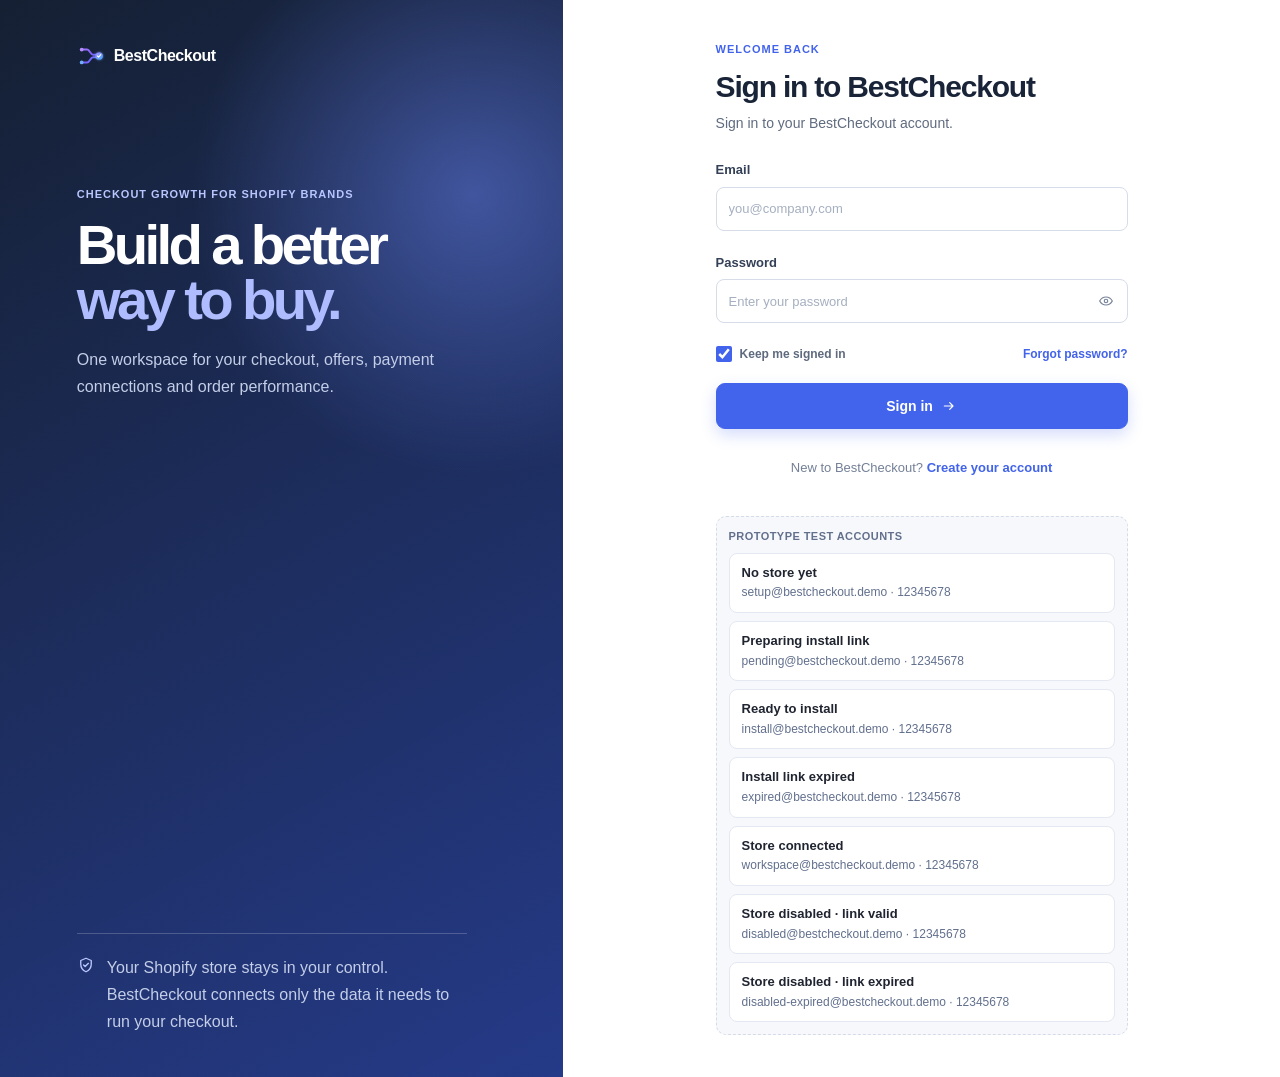
==== account/index.html @ 9b169971 "Land sign-in on an account page so Refer follows the account, not the open store. Co-authored-by: Cu" ====
<!DOCTYPE html>
<html lang="en">
<head>
  <meta charset="utf-8" />
  <meta name="viewport" content="width=device-width, initial-scale=1" />
  <title>BestCheckout</title>
  <link rel="icon" href="../assets/brand-mark.svg?v=20260723brandmark1" />
  <link rel="stylesheet" href="../assets/theme.css?v=20261117-acct1" />
  <link rel="stylesheet" href="account.css?v=20261117-acct2" />
</head>
<body style="margin:0">
  <div id="account-app" class="acct-app"></div>
  <script src="../assets/nav.js?v=20261117-acct1"></script>
  <script src="../assets/i18n.js?v=20261117-acct1"></script>
  <script src="../assets/i18n-bestcheckout.js?v=20261013-pdp1"></script>
  <script src="../assets/widgets.js?v=20260921-addr7"></script>
  <script src="../refer/js/data.js?v=20261117-acct1"></script>
  <script src="../refer/js/app.js?v=20261117-acct1"></script>
  <script src="app.js?v=20261117-acct2"></script>
</body>
</html>
---- assets/theme.css ----
/* BestVoy Admin — theme tokens & components (mirrors reference/bestvoy-admin web-antd look) */
:root {
  --brand: #0066e6;
  --ink: #242833;
  --ink-body: #474f5e;
  --ink-muted: #62708d;
  --page: #ffffff;
  --panel: #f7f8fb;
  --hair: #eaedf1;
  --ctl: #d7dbe7;
  --line: var(--ctl);
  --ok: #008051; --ok-bg: #e0f2ec; --ok-border: #cce6dd;
  --warn: #ffc453; --err: #D33612;
  --sidebar-w: 220px;
  --header-h: 60px;
  --radius: 8px;
  --float-shadow: 0 6px 16px 0 rgb(0 0 0 / 8%), 0 3px 6px -4px rgb(0 0 0 / 12%), 0 9px 28px 8px rgb(0 0 0 / 5%);
}

html, body { height: 100%; }
body { font-size: 14px; line-height: 1.5; color: var(--ink); }
* { -webkit-font-smoothing: antialiased; }

/* ---------- Sidebar ---------- */
.app-sidebar {
  width: var(--sidebar-w);
  flex: 0 0 var(--sidebar-w);
  background: transparent;
  border-right: 1px solid var(--hair);
  display: flex; flex-direction: column;
  height: 100%;
}
.brand-row { height: var(--header-h); display: flex; align-items: center; gap: 8px; padding: 0 16px; border-bottom: 1px solid var(--hair); }
.brand-mark { display: block; width: 28px; height: 28px; object-fit: contain; filter: drop-shadow(0 3px 7px rgb(90 91 255 / 20%)); }
.nav-scroll { flex: 1; overflow-y: auto; padding: 8px; }
.nav-group-label { font-size: 11px; font-weight: 600; letter-spacing: .04em; text-transform: uppercase; color: var(--ink-muted); padding: 14px 10px 6px; }
.nav-item { display: flex; align-items: center; gap: 10px; padding: 8px 10px; border-radius: var(--radius); color: var(--ink-body); font-size: 14px; cursor: pointer; user-select: none; white-space: nowrap; }
.nav-item:hover { background: var(--panel); }
.nav-item.active { background: #ebf0ff; color: #356dff; font-weight: 600; }
.nav-item.active .nav-ico { color: #356dff; }
.nav-ico { width: 18px; height: 18px; flex: 0 0 18px; color: var(--ink-muted); }
.nav-badge { margin-left: auto; font-size: 12px; color: var(--ink-muted); }
.nav-item.active .nav-badge { color: var(--brand); }
.nav-group { margin-top: 4px; }
.nav-subs { display: flex; flex-direction: column; gap: 4px; padding: 8px 0 10px; }
.nav-sub { display: flex; align-items: center; gap: 10px; padding: 7px 10px 7px 38px; border-radius: var(--radius); color: var(--ink-body); font-size: 13.5px; cursor: pointer; white-space: nowrap; }
.nav-sub:hover { background: var(--panel); }
.nav-sub.active { background: #e6f0ff; color: var(--brand); font-weight: 600; }
.nav-caret { margin-left: auto; transition: transform .15s; color: var(--ink-muted); }
.nav-caret.open { transform: rotate(90deg); }
.nav-subs.collapsed { display: none; }

/* ---------- Header ---------- */
.app-header { height: var(--header-h); flex: 0 0 var(--header-h); background: #f2f5ff; display: flex; align-items: center; gap: 12px; padding: 0 24px 0 12px; }
/* ---- App shell: top full-width header + body(sidebar + white content card), mirrors bestvoy-admin basic.vue ---- */
.shell-root { flex-direction: column; background: #f2f5ff; }
.app-body { flex: 1; min-height: 0; display: flex; background: #fff; border-radius: 24px 24px 0 0; overflow: hidden; }
.shell-view { background: transparent; scrollbar-gutter: stable; }
#root { padding: 20px 24px 40px; }

/* ---- Unsaved-changes bar (UnSavedChanges.tsx) — shared by every edit page ----
   Dark, fixed to the very top of the viewport, full width (covers the 60px header),
   square top corners. Centered alert icon + "You have unsaved changes" with a ghost
   Discard + primary on the right. Rendered by UI.unsavedBar(); toggled by UI.setUnsavedBar(). */
.unsaved-bar { position: fixed; top: 0; left: 0; right: 0; z-index: 80; min-height: var(--header-h); display: flex; align-items: center; gap: 8px; background: #242833; color: #fff; padding: 0 24px; box-shadow: 0 4px 12px rgb(0 0 0 / 18%); }
.unsaved-bar .btn-primary { height: 32px; }
.unsaved-bar .unsaved-discard { background: transparent; color: #fff; border: 1px solid rgb(255 255 255 / 55%); height: 32px; }
.unsaved-bar .unsaved-discard:hover { background: rgb(255 255 255 / 12%); border-color: rgb(255 255 255 / 75%); }
.hdr-logo { display: flex; align-items: center; gap: 8px; text-decoration: none; }
.hdr-logo-name { font-weight: 600; font-size: 18px; color: var(--ink); letter-spacing: -.01em; }
.nav-footer { padding: 8px; margin-top: auto; }
/* ---- Detail/edit container: fixed 1200px centered + 275px right rail (matches real admin) ---- */
.detail-wrap { width: 1200px; margin: 0 auto; padding: 0 20px 24px; }
.detail-cols { display: flex; gap: 24px; align-items: flex-start; }
.detail-main { flex: 1; min-width: 0; }
.detail-rail { width: 275px; flex: 0 0 275px; }
.bn-num input::-webkit-outer-spin-button, .bn-num input::-webkit-inner-spin-button { -webkit-appearance: none; margin: 0; }
.bn-num input { -moz-appearance: textfield; appearance: textfield; }
.search-box { flex: 1; max-width: 720px; margin: 0 auto; display: flex; align-items: center; gap: 8px; height: 34px; padding: 0 12px; background: var(--panel); border: 1px solid var(--hair); border-radius: var(--radius); color: var(--ink-muted); font-size: 13px; }
.icon-btn { width: 32px; height: 32px; border-radius: var(--radius); background: #EEF0F7; border: none; display: grid; place-items: center; color: var(--ink-body); cursor: pointer; }
.icon-btn:hover { background: #e3e6f0; }
.hdr-ico { width: 32px; height: 32px; border-radius: var(--radius); background: transparent; border: none; display: grid; place-items: center; color: var(--ink-muted); cursor: pointer; }
.hdr-ico:hover { background: var(--panel); color: var(--ink-body); }
.avatar { width: 28px; height: 28px; border-radius: 7px; background: #111827; color: #fff; display: grid; place-items: center; font-size: 12px; font-weight: 600; }

/* ---------- Page / content ---------- */
.view-wrap { padding: 0; }
.page-title { font-size: 20px; font-weight: 600; color: var(--ink); }
.muted { color: var(--ink-muted); }
.subtle { color: var(--ink-body); }

/* ---------- Cards ---------- */
.panel { background: #fff; border: 1px solid var(--hair); border-radius: 12px; box-shadow: 0 1px 2px 0 rgb(16 24 40 / 4%); }
/* main product-edit sections: grey fill, white controls inside (mirrors real admin Add product) */
.panel.sec-grey { background: var(--panel); }
.sec-grey .tbl, .sec-grey textarea { background: #fff; }
/* soft grey content box INSIDE a white card (mirrors reference global .b-c, #f7f8fb).
   The white card padding becomes the gap around it — i.e. grey is inset, not edge-to-edge.
   Used by product-edit sections and settings blocks; controls inside stay white. */
.b-c { background: #f7f8fb; border-radius: 8px; }
.b-c .input, .b-c textarea, .b-c .tbl { background: #fff; }
/* datalist autocomplete inputs (e.g. product variant name) — hide the native dropdown
   arrow so they read as a clean input like the live Ant AutoComplete (no chevron overflow). */
input[list]::-webkit-calendar-picker-indicator { display: none !important; }
.card-pad { padding: 16px; }
.card-title { font-size: 14px; font-weight: 600; color: var(--ink); }
.card-link-title { font-size: 14px; font-weight: 600; color: var(--brand); cursor: pointer; }
.card-link-title:hover { text-decoration: underline; }
.stat-value { font-size: 22px; font-weight: 600; color: var(--ink); letter-spacing: -.01em; }
.delta-up { color: var(--ok); font-size: 12px; font-weight: 500; }
.delta-down { color: var(--err); font-size: 12px; font-weight: 500; }

/* ---------- Buttons ---------- */
.btn { height: 32px; padding: 0 14px; border-radius: var(--radius); font-size: 13px; font-weight: 500; display: inline-flex; align-items: center; gap: 6px; cursor: pointer; border: 1px solid transparent; }
.btn-primary { background: var(--brand); color: #fff; }
.btn-primary:hover { background: #0058c4; }
.btn-default { background: #fff; color: var(--ink); border-color: var(--ctl); }
.btn-default:hover { background: var(--panel); }
.btn-gray { background: rgb(0 39 155 / 7%); color: var(--ink); }
.btn-gray:hover { background: rgb(0 39 155 / 12%); }

/* Back button — match bestvoy-admin .back-button */
.back-btn { display: inline-flex; align-items: center; justify-content: center; width: 32px; height: 32px; padding: 0; background: #eef0f7; border: none; border-radius: 8px; color: var(--ink); cursor: pointer; transition: background-color .2s; flex: none; }
.back-btn:hover { background: #e2e6f1; }
/* row-action icons inside list tables: plain icon, grey only on hover (matches real admin) */
.tbl .back-btn { background: transparent; }
.tbl .back-btn:hover { background: #eef0f7; }
/* sortable column header: stacked caret with breathing room + 3-state hover tooltip */
.sort-caret { display: inline-flex; flex-direction: column; align-items: center; gap: 2px; margin-left: 6px; vertical-align: middle; line-height: 1; }
.sort-caret span { font-size: 8px; line-height: 8px; }
.tbl th[data-tip] { position: relative; }
.tbl th[data-tip]:hover::after { content: attr(data-tip); position: absolute; bottom: calc(100% + 6px); left: 12px; white-space: nowrap; background: var(--ink); color: #fff; font-size: 12px; font-weight: 400; padding: 5px 9px; border-radius: 6px; box-shadow: var(--float-shadow); z-index: 40; pointer-events: none; }

/* Manage-filters grouped dropdown header */
.opt-group { padding: 8px 10px 4px; font-size: 11px; color: var(--ink-muted); font-weight: 600; }
.sel-trigger { width: 100%; display: flex; align-items: center; justify-content: space-between; cursor: pointer; height: 34px; padding: 0 12px; border: 1px solid var(--ctl); border-radius: var(--radius); background: #fff; font-size: 13px; line-height: 1; color: var(--ink); box-sizing: border-box; }
.sel-trigger:hover { border-color: var(--brand); }

/* ---------- Pills / tags ---------- */
.pill { display: inline-flex; align-items: center; gap: 8px; padding: 5px 12px; border-radius: 9999px; font-size: 12.5px; font-weight: 500; line-height: 1; color: #111827; }
.pill .dot { width: 8px; height: 8px; border-radius: 50%; }
.pill-blue { background: #dbeafe; } .pill-blue .dot { background: #2563eb; }
.pill-orange { background: #ffedd5; } .pill-orange .dot { background: #f97316; }
.pill-yellow { background: #fef3c7; color: #92400e; } .pill-yellow .dot { background: #d97706; }
.pill-green { background: var(--ok-bg); } .pill-green .dot { background: var(--ok); }
.pill-red { background: #fee2e2; } .pill-red .dot { background: #ef4444; }
.pill-gray { background: #f3f4f6; } .pill-gray .dot { background: #6b7280; }
.pill-purple { background: #ede9fe; } .pill-purple .dot { background: #7c3aed; }

/* Ant-style hover tooltip (body-fixed so table overflow cannot clip it) */
.ui-tip { position: fixed; z-index: 1080; max-width: 360px; pointer-events: none; }
.ui-tip-inner { background: rgba(0,0,0,.85); color: #fff; padding: 6px 8px; border-radius: 6px; font-size: 12px; line-height: 1.55; font-weight: 400; white-space: pre-line; box-shadow: 0 6px 16px rgba(0,0,0,.12); }
.ui-tip-arrow { position: absolute; bottom: -4px; width: 8px; height: 8px; margin-left: -4px; background: rgba(0,0,0,.85); transform: rotate(45deg); }
.ui-tip.is-below .ui-tip-arrow { bottom: auto; top: -4px; }

/* count badge on tabs */
.count-badge { display: inline-flex; align-items: center; border: 1px solid var(--hair); background: #fff; border-radius: 9999px; padding: 1px 8px; font-size: 12px; color: var(--ink-body); margin-left: 6px; }

/* ---------- Chips (date range / comparison etc.) ---------- */
.chip { display: inline-flex; align-items: center; gap: 6px; height: 32px; padding: 0 12px; border: 1px solid var(--ctl); background: #fff; border-radius: var(--radius); font-size: 13px; color: var(--ink); cursor: pointer; }
.chip:hover { background: var(--panel); }

/* ---------- Tabs ---------- */
.tabs { display: flex; gap: 4px; border-bottom: 1px solid var(--hair); }
.tab { padding: 10px 12px; font-size: 14px; color: var(--ink-body); cursor: pointer; border-bottom: 2px solid transparent; margin-bottom: -1px; display: inline-flex; align-items: center; }
.tab:hover { color: var(--ink); }
.tab.active { color: var(--brand); border-bottom-color: var(--brand); font-weight: 500; }

/* ---------- Table ---------- */
.tbl { width: 100%; border-collapse: collapse; font-size: 13.5px; }
.tbl thead th { background: #fff; text-align: left; font-weight: 600; color: var(--ink); padding: 12px 16px; border-bottom: 1px solid var(--hair); white-space: nowrap; }
.tbl tbody td { padding: 12px 16px; border-bottom: 1px solid var(--hair); color: var(--ink-body); vertical-align: middle; }
.tbl tbody td input[type="checkbox"],
.tbl tbody td input[type="radio"] { margin: 0; vertical-align: middle; }
.tbl tbody tr { cursor: pointer; }
.tbl tbody tr:hover { background: var(--panel); }
.tbl .num { text-align: right; font-variant-numeric: tabular-nums; }
.tbl tbody td { white-space: nowrap; }
/* horizontal scroll when columns overflow (e.g. after adding many via Edit) */
#table-area, #ptable, .tbl-wrap { overflow-x: auto; }

/* ---------- Misc ---------- */
.divider { height: 1px; background: var(--hair); }
.chart { width: 100%; height: 280px; }
.chart-sm { width: 100%; height: 64px; }
.placeholder { display: grid; place-items: center; min-height: 320px; color: var(--ink-muted); text-align: center; }
.kbd { border: 1px solid var(--ctl); border-radius: 5px; padding: 1px 6px; font-size: 11px; color: var(--ink-muted); background: var(--panel); }
.scroll-thin::-webkit-scrollbar { width: 8px; height: 8px; }
.scroll-thin::-webkit-scrollbar-thumb { background: #d7dbe7; border-radius: 8px; }

/* ---------- Source tag (Commerce / Behavior / Derived) ---------- */
.src-tag { display: inline-flex; align-items: center; gap: 5px; padding: 2px 9px; border-radius: 9999px; font-size: 11.5px; font-weight: 500; }
.src-tag .dot { width: 6px; height: 6px; border-radius: 50%; }
.src-Commerce { background: #e6f0ff; color: #0058c4; } .src-Commerce .dot { background: #0066e6; }
.src-Behavior { background: #efe9ff; color: #6d28d9; } .src-Behavior .dot { background: #7c3aed; }
.src-Derived { background: var(--ok-bg); color: #00684a; } .src-Derived .dot { background: var(--ok); }

/* ---------- Filters (reports list) ---------- */
.filter-input { height: 34px; padding: 0 32px 0 12px; border: 1px solid var(--ctl); border-radius: var(--radius); font-size: 13px; line-height: 32px; color: var(--ink); width: 280px; background: #fff; box-sizing: border-box; }
.filter-input:focus { outline: none; border-color: var(--brand); }
.filter-bar { display: flex; align-items: center; flex-wrap: wrap; gap: 8px; }
.filter-bar .filter-input { height: 34px; line-height: 34px; padding-top: 0; padding-bottom: 0; }
.filter-bar .ui-select { height: 34px; }
.filter-bar .ui-select .ui-select-label { transform: none; height: 32px; line-height: 32px; display: flex; align-items: center; }
.filter-bar .btn { height: 34px; padding-top: 1px; }
.filter-ico { position: absolute; right: 10px; top: 50%; transform: translateY(-50%); color: var(--ink-muted); display: inline-flex; align-items: center; pointer-events: none; }
/* search clear button (shown only when the input has text, via :placeholder-shown) */
.kw-clear { position: absolute; right: 32px; top: 50%; transform: translateY(-50%); width: 16px; height: 16px; border-radius: 50%; background: var(--ctl); color: #fff; display: grid; place-items: center; font-size: 12px; line-height: 1; cursor: pointer; }
.kw-clear:hover { background: var(--ink-muted); }
#kw-input:placeholder-shown ~ .kw-clear { display: none; }
/* segmented filter controls overlap via margin-left:-1px; lift the hovered/focused one so all 4 borders show */
.ui-select:hover, .ui-range:hover, .filter-input:hover, .filter-input:focus, .filter-select:hover { position: relative; z-index: 2; }
.filter-select { height: 34px; padding: 0 10px; border: 1px solid var(--ctl); border-radius: var(--radius); font-size: 13px; line-height: 32px; color: var(--ink); background: #fff; box-sizing: border-box; }
/* hairline under every list filter bar + symmetric top/bottom padding (overrides inline padding-bottom:8px) */
.card-pad:has(.filter-select), .card-pad:has(.filter-input) { border-bottom: 1px solid var(--hair); padding-top: 16px !important; padding-bottom: 16px !important; }

/* ---------- Builder (report detail / explore) ---------- */
.builder { display: flex; gap: 16px; align-items: flex-start; }
.builder-main { flex: 1; min-width: 0; }
.builder-side { width: 300px; flex: 0 0 300px; }
.ctrl-sec { padding: 14px 16px; border-bottom: 1px solid var(--hair); }
.ctrl-sec:last-child { border-bottom: none; }
.ctrl-label { font-size: 12px; font-weight: 600; color: var(--ink); text-transform: uppercase; letter-spacing: .03em; margin-bottom: 8px; }
.field-pill { display: inline-flex; align-items: center; gap: 6px; height: 22px; padding: 0 6px 0 8px; border-radius: 6px; background: var(--panel); border: 1px solid var(--hair); font-size: 12px; line-height: 1; color: var(--ink); margin: 0 6px 6px 0; box-sizing: border-box; vertical-align: middle; }
.field-pill > * { display: inline-flex; align-items: center; line-height: 1; transform: translateY(-0.5px); }
.field-pill .x { position: relative; width: 12px; height: 12px; margin: 0; padding: 0; cursor: pointer; color: var(--ink-muted); font-size: 0; line-height: 0; transform: none; }
.field-pill .x::before, .field-pill .x::after { content: ""; position: absolute; left: 50%; top: 50%; width: 9px; height: 1.2px; background: currentColor; }
.field-pill .x::before { transform: translate(-50%, -50%) rotate(45deg); }
.field-pill .x::after { transform: translate(-50%, -50%) rotate(-45deg); }
.field-pill .x:hover { color: var(--err); }
#pp-tags, #filter-tags, #bn-tags, #sub-tags { align-items: center; }
#pp-tags .field-pill, #filter-tags .field-pill, #bn-tags .field-pill, #sub-tags .field-pill { margin: 0; }
.add-field { display: inline-flex; align-items: center; gap: 4px; padding: 4px 10px; border-radius: 6px; border: 1px dashed var(--ctl); background: #fff; font-size: 12.5px; color: var(--brand); cursor: pointer; }
.add-field:hover { background: var(--brand-50, #e6f0ff); }
.menu-pop { position: absolute; z-index: 30; background: #fff; border: 1px solid var(--hair); border-radius: 8px; box-shadow: var(--float-shadow); padding: 6px; max-height: 260px; overflow: auto; min-width: 200px; }
.menu-pop .opt { padding: 7px 10px; border-radius: 6px; font-size: 13px; color: var(--ink-body); cursor: pointer; white-space: nowrap; }
.menu-pop .opt:hover { background: var(--panel); color: var(--ink); }
.viz-grid { display: grid; grid-template-columns: repeat(4, 1fr); gap: 6px; }
.viz-opt { display: grid; place-items: center; height: 40px; border: 1px solid var(--hair); border-radius: 6px; cursor: pointer; color: var(--ink-muted); }
.viz-opt:hover { border-color: var(--ctl); }
.viz-opt.active { border-color: var(--brand); color: var(--brand); background: #e6f0ff; }

/* Pagination — match bestvoy-admin (Ant Design Vue) */
.pg { display: inline-flex; align-items: center; gap: 8px; }
.pg-item { min-width: 32px; height: 32px; padding: 0 6px; display: inline-flex; align-items: center; justify-content: center; border: 1px solid var(--ctl); border-radius: 6px; background: #fff; color: var(--ink-body); font-size: 14px; cursor: pointer; user-select: none; }
.pg-item:hover { border-color: var(--brand); color: var(--brand); }
.pg-item.active { border-color: var(--brand); color: var(--brand); font-weight: 500; }
.pg-item.disabled { color: var(--ink-muted); border-color: var(--hair); cursor: not-allowed; }
.pg-size { height: 32px; border: 1px solid var(--ctl); border-radius: 6px; padding: 0 8px 0 10px; font-size: 14px; color: var(--ink-body); background: #fff; cursor: pointer; margin-left: 4px; }
.pg-size.ui-select { overflow: visible; }
.pg-size.ui-select .ui-select-label { overflow: visible; flex: 0 0 auto; transform: none; line-height: 20px; }

/* BestQL editor */
.ql-wrap { border: 1px solid var(--hair); border-radius: 10px; overflow: hidden; }
.ql-head { display: flex; align-items: center; justify-content: space-between; padding: 8px 12px; background: var(--panel); border-bottom: 1px solid var(--hair); }
.ql-name { font-size: 12px; font-weight: 600; color: var(--ink-muted); letter-spacing: .03em; }
.ql-editor { width: 100%; border: none; outline: none; padding: 12px; font-family: 'SFMono-Regular', ui-monospace, Menlo, Consolas, monospace; font-size: 12.5px; line-height: 1.7; color: #1f2937; resize: vertical; min-height: 132px; background: #fff; }
.ql-kw { color: #0058c4; font-weight: 600; }

/* Modal */
.modal-backdrop { position: fixed; inset: 0; background: rgb(15 23 42 / 35%); display: grid; place-items: center; z-index: 70; }
.modal { background: #fff; border-radius: 12px; width: 420px; box-shadow: var(--float-shadow); overflow: hidden; }
.modal-head { padding: 18px 18px 4px; font-size: 15px; font-weight: 600; }
.modal-warn { color: #f59e0b; display: inline-flex; align-items: center; }
.modal-body { padding: 18px; }
.modal-foot { padding: 4px 18px 18px; display: flex; justify-content: flex-end; gap: 8px; }
.input { width: 100%; height: 36px; padding: 0 12px; border: 1px solid var(--ctl); border-radius: var(--radius); font-size: 14px; background: #fff; }
.input:focus { outline: none; border-color: var(--brand); }
.input:disabled, .input[readonly] { background: #f3f4f6; color: var(--ink-muted); cursor: default; opacity: 1; }
.pick-box { border: 1px solid var(--hair); border-radius: var(--radius); background: #fff; box-sizing: border-box; }
/* Same 1px outer border as .input.has-error. Do not use inline border on .pick-box —
   the shorthand would pin border-color and leave only the outer glow, looking thicker. */
.input.has-error, .input.has-error:focus,
.ui-select.has-error, .ui-select.has-error:hover, .ui-select.has-error:focus,
.pick-box.has-error { border-color: var(--err); box-shadow: none; }

/* metric tooltip */
.tipbox { position: fixed; z-index: 90; max-width: 264px; background: #fff; border: 1px solid var(--hair); border-radius: 8px; box-shadow: var(--float-shadow); padding: 10px 12px; pointer-events: none; }
.tip-title { font-weight: 600; font-size: 13px; color: var(--ink); margin-bottom: 3px; }
.tip-desc { font-size: 12px; color: var(--ink-body); line-height: 1.5; }
.tip-formula { font-family: ui-monospace, Menlo, Consolas, monospace; font-size: 11.5px; color: var(--brand); margin-top: 6px; background: var(--panel); padding: 4px 6px; border-radius: 5px; }
.metric-help { width: 15px; height: 15px; margin-left: 4px; display: inline-flex; align-items: center; justify-content: center; vertical-align: -2px; border-radius: 999px; color: var(--ink-muted); cursor: help; }
.metric-help:hover, .metric-help:focus { color: var(--brand); outline: none; box-shadow: 0 0 0 2px rgb(0 102 230 / 12%); }
.metric-help svg { display: block; }

/* popover layer + calendar */
.pop-layer { position: fixed; inset: 0; z-index: 80; pointer-events: none; }
.pop-layer .menu-pop { pointer-events: auto; }
.cal-grid { display: grid; grid-template-columns: repeat(7, 30px); gap: 2px; }
.cal-h { text-align: center; font-size: 11px; color: var(--ink-muted); height: 24px; line-height: 24px; }
.cal-day { text-align: center; font-size: 12.5px; height: 30px; line-height: 30px; border-radius: 6px; cursor: pointer; }
.cal-day:hover { background: var(--panel); }
.cal-day.sel { background: var(--brand); color: #fff; }

/* live ping dot */
.live-dot { width: 8px; height: 8px; border-radius: 50%; background: var(--ok); display: inline-block; box-shadow: 0 0 0 0 rgb(0 128 81 / 50%); animation: ping 1.6s infinite; }
@keyframes ping { 0% { box-shadow: 0 0 0 0 rgb(0 128 81 / 40%); } 70% { box-shadow: 0 0 0 8px rgb(0 128 81 / 0%); } 100% { box-shadow: 0 0 0 0 rgb(0 128 81 / 0%); } }

/* ---------- "By date range" report (chart metric selector + info banner) ---------- */
.info-banner { display: flex; align-items: center; gap: 10px; background: #e6f0ff; border: 1px solid #cfe1ff; color: #1e3a8a; border-radius: 8px; padding: 10px 14px; font-size: 13px; margin-bottom: 16px; }
.orders-page-head { margin-bottom: 16px; }
.orders-page-head .page-title { margin-bottom: 4px; }
.orders-page-subtitle { margin: 0; color: var(--ink-muted); font-size: 13px; line-height: 20px; }
.shopify-sync-cell { display: flex; flex-direction: column; align-items: flex-start; gap: 5px; min-width: 124px; padding: 2px 0; line-height: 1; }
.shopify-sync-status { display: flex; min-width: 0; }
/* Sync state is a compact metadata tag, matching the Subscription / Bundle tags
   beneath the order number instead of reading like a primary status pill. */
.shopify-sync-status .pill { gap: 0; padding: 3px 6px; border-radius: 4px; font-size: 10.5px; font-weight: 600; line-height: 1; }
.shopify-sync-status .pill .dot { display: none; }
.shopify-sync-status .pill-green { background: #e8f7f0; color: #16875f; }
.shopify-sync-status .pill-orange { background: #fff1df; color: #c46a0a; }
.shopify-sync-status .pill-red { background: #fff0f0; color: #c74343; }
.shopify-sync-status .pill-gray { background: #eef0f4; color: #596273; }
.shopify-sync-reference, .shopify-sync-action { display: inline-flex; align-items: center; gap: 4px; border: 0; padding: 0; background: transparent; color: var(--brand); font-size: 12px; font-weight: 600; line-height: 16px; text-decoration: none; cursor: pointer; }
.shopify-sync-reference { font-variant-numeric: tabular-nums; }
.shopify-sync-reference:hover, .shopify-sync-action:hover { color: var(--brand-hover); text-decoration: underline; }
.info-banner .x { margin-left: auto; cursor: pointer; color: var(--ink-muted); font-size: 12px; }
.info-banner .x:hover { color: var(--ink); }
.metric-sel { display: inline-flex; align-items: center; gap: 6px; height: 32px; padding: 0 10px; border: 1px solid var(--ctl); border-radius: var(--radius); background: #fff; font-size: 13px; font-weight: 500; color: var(--ink); cursor: pointer; }
.metric-sel:hover { border-color: var(--brand); }
.lnk { color: var(--brand); font-size: 13px; cursor: pointer; }
.lnk:hover { text-decoration: underline; }

/* ---------- Edit drawer (right slide-in, catalog-driven column/metric picker) ---------- */
.drawer-backdrop { position: fixed; inset: 0; background: rgb(15 23 42 / 35%); z-index: 60; display: flex; justify-content: flex-end; }
.drawer { width: 380px; max-width: 92vw; height: 100%; background: #fff; display: flex; flex-direction: column; box-shadow: -8px 0 24px rgb(0 0 0 / 12%); animation: drawerIn .18s ease; }
@keyframes drawerIn { from { transform: translateX(24px); opacity: .5; } to { transform: none; opacity: 1; } }
.drawer-head { display: flex; align-items: center; justify-content: space-between; padding: 16px 18px; font-size: 16px; font-weight: 600; border-bottom: 1px solid var(--hair); }
.drawer-x { cursor: pointer; color: var(--ink-muted); display: inline-flex; }
.drawer-x:hover { color: var(--ink); }
.drawer-search { padding: 12px 18px; position: relative; border-bottom: 1px solid var(--hair); }
.drawer-search .search-ico { position: absolute; left: 28px; top: 21px; color: var(--ink-muted); }
.drawer-search .filter-input { padding-left: 32px; }
.drawer-body { flex: 1; overflow-y: auto; padding: 6px 18px 16px; }
.edit-sec-label { font-size: 11px; font-weight: 700; letter-spacing: .05em; color: var(--ink-muted); padding: 12px 0 2px; }
.edit-group { border-bottom: 1px solid var(--hair); padding: 4px 0 6px; }
.edit-group-head { display: flex; align-items: center; justify-content: space-between; cursor: pointer; font-size: 13.5px; font-weight: 600; color: var(--ink); padding: 6px 0; }
.edit-caret { color: var(--ink-muted); transition: transform .15s; display: inline-flex; }
.edit-caret.col { transform: rotate(-90deg); }
.edit-selall { display: inline-block; margin: 2px 0 4px; }
.edit-check { display: flex; align-items: center; gap: 8px; padding: 5px 0; font-size: 13.5px; color: var(--ink-body); cursor: pointer; }
.edit-check input { width: 15px; height: 15px; accent-color: var(--brand); cursor: pointer; flex: none; }
.drawer-foot { display: flex; align-items: center; gap: 8px; padding: 14px 18px; border-top: 1px solid var(--hair); }

/* Social→platform drill-down rows in commerce by-dimension reports */
.drill-caret { display: inline-flex; cursor: pointer; color: var(--ink-muted); transform: rotate(-90deg); transition: transform .15s; margin-right: 4px; vertical-align: middle; }
.drill-caret.open { transform: rotate(0deg); }
.drill-row td { background: var(--panel); color: var(--ink-muted); }
.drill-row td:first-child { padding-left: 20px; }

/* ---------- Reports library (SHOPLINE card-grid) ---------- */
.rep-grid { column-count: 3; column-gap: 16px; }
@media (max-width: 1180px) { .rep-grid { column-count: 2; } }
@media (max-width: 760px) { .rep-grid { column-count: 1; } }
.rep-card { break-inside: avoid; -webkit-column-break-inside: avoid; background: #fff; border: 1px solid var(--hair); border-radius: 12px; padding: 16px 18px; margin: 0 0 16px; box-shadow: 0 1px 2px 0 rgb(16 24 40 / 4%); display: inline-block; width: 100%; }
.rep-card-title { font-size: 15px; font-weight: 600; color: var(--ink); margin-bottom: 4px; }
.rep-card-desc { font-size: 12.5px; color: var(--ink-muted); line-height: 1.5; margin-bottom: 12px; }
.rep-card-sub { font-size: 11px; font-weight: 700; letter-spacing: .04em; color: var(--ink-muted); text-transform: uppercase; margin-bottom: 4px; }
.rep-link { font-size: 13.5px; color: var(--brand); cursor: pointer; padding: 5px 0; }
.rep-link:hover { text-decoration: underline; }

/* ======================================================================
   Prototype hub — shared shell extras, landing map, changelog, mobile
   (additions on top of the bestvoy-admin theme above; shared by all pages)
   ====================================================================== */

/* brand row works as a link back to the hub */
a.brand-row { text-decoration: none; color: inherit; }

/* planned (not-yet-built) modules in the sidebar */
.nav-item.planned { color: var(--ink-muted); cursor: default; }
.nav-item.planned:hover { background: transparent; }
.nav-soon { margin-left: auto; font-size: 10px; font-weight: 600; letter-spacing: .03em; text-transform: uppercase; color: var(--ink-muted); background: var(--panel); border: 1px solid var(--hair); border-radius: 9999px; padding: 1px 7px; }
.nav-item.active .nav-soon { color: var(--brand); border-color: #cfe1ff; background: #e6f0ff; }

/* header: mobile sidebar toggle (hidden on desktop) */
.sidebar-toggle { display: none; }
.sidebar-backdrop { display: none; }

/* ---- Hub landing ---- */
.hub-hero { padding: 6px 0 14px; }
.hub-h1 { font-size: 22px; font-weight: 700; color: var(--ink); letter-spacing: -.01em; }
.hub-sub { color: var(--ink-muted); font-size: 14px; margin-top: 4px; }
.section-label { font-size: 12px; font-weight: 700; letter-spacing: .04em; text-transform: uppercase; color: var(--ink-muted); margin: 22px 0 10px; }
.hub-cols { align-items: flex-start; }
.mod-grid { display: grid; grid-template-columns: repeat(2, 1fr); gap: 14px; }
@media (max-width: 720px) { .mod-grid { grid-template-columns: 1fr; } }
.mod-card { display: flex; gap: 12px; padding: 16px; background: #fff; border: 1px solid var(--hair); border-radius: 12px; box-shadow: 0 1px 2px 0 rgb(16 24 40 / 4%); text-decoration: none; color: inherit; transition: border-color .15s, box-shadow .15s, transform .15s; }
a.mod-card:hover { border-color: var(--brand); box-shadow: var(--float-shadow); transform: translateY(-1px); }
.mod-card.planned { opacity: .7; }
.mod-ico { width: 40px; height: 40px; flex: 0 0 40px; border-radius: 10px; background: #e6f0ff; color: var(--brand); display: grid; place-items: center; }
.mod-ico .nav-ico { width: 22px; height: 22px; }
.mod-card.planned .mod-ico { background: var(--panel); color: var(--ink-muted); }
.mod-body { min-width: 0; }
.mod-name { font-size: 15px; font-weight: 600; color: var(--ink); display: flex; align-items: center; gap: 8px; }
.mod-desc { font-size: 12.5px; color: var(--ink-muted); line-height: 1.5; margin-top: 3px; }
.mod-foot { margin-top: 10px; display: flex; align-items: center; gap: 8px; }

/* status + version badges */
.st { display: inline-flex; align-items: center; gap: 5px; font-size: 11.5px; font-weight: 600; border-radius: 9999px; padding: 2px 9px; }
.st .dot { width: 6px; height: 6px; border-radius: 50%; }
.st-ready { background: var(--ok-bg); color: #00684a; } .st-ready .dot { background: var(--ok); }
.st-planned { background: var(--panel); color: var(--ink-muted); border: 1px solid var(--hair); } .st-planned .dot { background: var(--ink-muted); }
.st-beta { background: #fff4e0; color: #9a6400; } .st-beta .dot { background: var(--warn); }
.ver { display: inline-flex; align-items: center; font-size: 11.5px; font-weight: 600; color: var(--brand); background: #e6f0ff; border-radius: 9999px; padding: 1px 8px; }

/* ---- Changelog (timeline) ---- */
.cl-item { display: flex; gap: 14px; }
.cl-rail { display: flex; flex-direction: column; align-items: center; flex: 0 0 12px; }
.cl-dot { width: 11px; height: 11px; border-radius: 50%; background: var(--brand); box-shadow: 0 0 0 2px #cfe1ff; margin-top: 5px; flex: none; }
.cl-line { flex: 1; width: 2px; background: var(--hair); margin: 4px 0; }
.cl-body { padding-bottom: 18px; min-width: 0; }
.cl-head { display: flex; align-items: center; gap: 10px; }
.cl-ver { font-size: 14px; font-weight: 700; color: var(--ink); }
.cl-date { font-size: 12px; color: var(--ink-muted); }
.cl-title { font-size: 13px; color: var(--ink-body); margin-top: 2px; line-height: 1.5; }
.cl-list { margin: 8px 0 0; padding: 0; list-style: none; display: flex; flex-direction: column; gap: 5px; }
.cl-li { display: flex; align-items: flex-start; gap: 8px; font-size: 12.5px; color: var(--ink-body); }
.cl-li .nav-ico { width: 14px; height: 14px; color: var(--ink-muted); margin-top: 2px; flex: none; }
.cl-mod { font-size: 12px; color: var(--brand); text-decoration: none; }
.cl-mod:hover { text-decoration: underline; }

/* ---- Merchant Home dashboard ---- */
.home-page { max-width: none; margin: 0; padding: 8px 0 42px; }
.home-head { display: flex; align-items: flex-start; justify-content: space-between; gap: 24px; margin-bottom: 22px; }
.home-overline { color: var(--ink-muted); font-size: 11px; font-weight: 700; letter-spacing: .06em; text-transform: uppercase; }
.home-head h1 { margin: 0; color: var(--ink); font-size: 24px; font-weight: 700; line-height: 1.25; }
.home-head p { margin: 6px 0 0; color: var(--ink-muted); font-size: 13px; line-height: 1.5; }
.home-actions { display: flex; align-items: center; gap: 10px; flex: none; }
.home-actions .btn { height: 34px; padding: 0 13px; font-size: 13px; }
/* ---------- BestCheckout launch guide ---------- */
.home-onboarding { position: relative; margin-bottom: 16px; overflow: hidden; border: 1px solid #e6e0f5; border-radius: 12px; background: linear-gradient(135deg, #fcfbff 0%, #fff 48%, #fbfdff 100%); box-shadow: 0 3px 12px rgb(74 42 151 / 5%); }
.home-onboarding::before { content: ''; position: absolute; inset: 0 0 auto; height: 3px; background: linear-gradient(90deg, #7d50e7 0%, #9b5de5 46%, #3b82f6 100%); }
.onboard-head { display: flex; align-items: flex-start; justify-content: space-between; gap: 20px; padding: 21px 20px 16px; background: linear-gradient(112deg, rgb(126 80 231 / 9%) 0%, rgb(189 119 235 / 6%) 40%, rgb(59 130 246 / 5%) 100%); }
.home-onboarding.is-billing .onboard-head { align-items: center; padding: 20px; }
.onboard-head .home-overline { color: #7146d3; }
.onboard-head h2 { margin: 3px 0 0; color: var(--ink); font-size: 17px; line-height: 1.35; }
.onboard-head p { margin: 4px 0 0; color: var(--ink-muted); font-size: 12.5px; line-height: 1.5; }
.onboard-progress { width: 132px; flex: none; padding-top: 2px; }
.onboard-progress > div { display: flex; align-items: baseline; justify-content: flex-end; gap: 5px; color: #746a8b; font-size: 11.5px; }
.onboard-progress strong { color: #45346e; font-size: 14px; }
.onboard-progress > i { display: block; height: 5px; margin-top: 7px; overflow: hidden; border-radius: 999px; background: #e9e4f7; }
.onboard-progress > i > b { display: block; height: 100%; border-radius: inherit; background: linear-gradient(90deg, #7548e1 0%, #9756df 50%, #4285f4 100%); box-shadow: 0 0 8px rgb(120 73 226 / 45%); }
.onboard-rows { border-top: 1px solid var(--hair); }
.onboard-row { display: flex; align-items: center; gap: 13px; min-height: 70px; padding: 12px 20px; border-top: 1px solid var(--hair); }
.onboard-row:first-child { border-top: 0; }
.onboard-row.current { position: relative; background: linear-gradient(90deg, #f4efff 0%, #faf8ff 55%, #f2f7ff 100%); }
.onboard-row.current::before { content: ''; position: absolute; inset: 0 auto 0 0; width: 3px; background: linear-gradient(180deg, #7c4ce2, #4688f4); }
.onboard-step { display: grid; width: 20px; height: 20px; flex: 0 0 20px; place-items: center; box-sizing: border-box; border: 2px solid #d5dbe5; border-radius: 50%; color: transparent; font-size: 12px; font-weight: 800; }
.onboard-row.current .onboard-step { border-color: #a57ae9; background: #fff; box-shadow: 0 0 0 4px rgb(132 79 226 / 10%); }
.onboard-step i { width: 8px; height: 8px; border-radius: 50%; background: linear-gradient(135deg, #7c4ce2, #4b87f2); }
.onboard-row.done .onboard-step { border-color: #3dbb73; background: #3dbb73; color: #fff; }
.onboard-copy { min-width: 0; flex: 1; }
.onboard-copy strong { display: block; color: var(--ink); font-size: 13.5px; font-weight: 650; line-height: 1.35; }
.onboard-row.done .onboard-copy strong { color: var(--ink-muted); text-decoration: line-through; }
.onboard-copy small { display: block; margin-top: 3px; color: var(--ink-muted); font-size: 12px; line-height: 1.42; }
.onboard-action { display: inline-flex; align-items: center; justify-content: center; gap: 7px; min-width: 78px; height: 32px; padding: 0 11px; border-radius: 7px; background: linear-gradient(135deg, #7044d8 0%, #8b55dd 48%, #247de5 100%); box-shadow: 0 3px 7px rgb(100 61 205 / 20%); color: #fff; font-size: 12.5px; font-weight: 650; text-decoration: none; }
.onboard-action:hover { background: linear-gradient(135deg, #6037c5 0%, #7743ce 48%, #146fd3 100%); }
.onboard-action span { font-size: 18px; line-height: 1; }
.onboard-complete { color: #15804e; font-size: 12px; font-weight: 650; }
.onboard-safety { display: flex; align-items: center; gap: 8px; padding: 10px 20px; border-top: 1px solid #f0dfb9; background: #fffaf0; color: #735314; }
.onboard-safety span { display: grid; width: 17px; height: 17px; flex: none; place-items: center; border: 1px solid #d5a531; border-radius: 50%; font-size: 11px; font-weight: 750; }
.onboard-safety p { margin: 0; font-size: 12.5px; line-height: 1.45; }
.home-attention { margin-bottom: 24px; }
.home-attention-top { display: flex; align-items: center; justify-content: space-between; gap: 16px; padding: 0 0 10px; }
.home-attention-title { margin-top: 3px; color: var(--ink); font-size: 15px; font-weight: 650; }
.home-text-link { color: var(--brand); font-size: 12.5px; font-weight: 600; text-decoration: none; white-space: nowrap; }
.home-text-link:hover { text-decoration: underline; }
.home-attention-dashboard { display: grid; grid-template-columns: minmax(210px, .58fr) minmax(0, 1.7fr) minmax(260px, .85fr); gap: 16px; align-items: start; }
.home-attention-grid { display: grid; grid-template-columns: repeat(2, minmax(0, 1fr)); gap: 12px; min-width: 0; }
.home-attention-grid.is-single { grid-template-columns: 1fr; }
.home-attention-item { display: flex; align-items: center; gap: 10px; min-width: 0; padding: 14px 16px; border: 1px solid #f1dfb7; border-radius: 8px; background: #fffdf8; color: inherit; text-decoration: none; }
.home-attention-dashboard .home-attention-item { box-sizing: border-box; flex-direction: row; align-items: center; justify-content: flex-start; }
.home-attention-item:hover { border-color: #e8cb91; background: #fff8eb; }
.home-attention-icon { display: grid; width: 30px; height: 30px; flex: 0 0 30px; place-items: center; border-radius: 7px; }
.home-attention-icon .nav-ico { width: 16px; height: 16px; }
.home-attention-warn { color: #9a5a00; background: #fff1ce; }
.home-attention-danger { color: #b42318; background: #fff0ee; }
.home-attention-copy { display: grid; min-width: 0; gap: 3px; }
.home-attention-copy strong { display: flex; align-items: center; gap: 8px; min-width: 0; color: var(--ink); font-size: 13px; font-weight: 600; }
.home-attention-copy b { display: inline-flex; align-items: center; justify-content: center; min-width: 20px; height: 20px; flex: none; border-radius: 999px; background: #fde9e7; color: #c24137; font-size: 11px; font-weight: 750; line-height: 1; }
.home-attention-copy small { overflow: hidden; color: var(--ink-muted); font-size: 11.5px; line-height: 1.35; text-overflow: ellipsis; white-space: nowrap; }
.home-attention-dashboard .home-attention-copy strong { align-items: center; flex-direction: row; gap: 8px; }
.home-attention-dashboard .home-attention-copy small { white-space: normal; }
.home-attention-dashboard .home-row-caret { align-self: auto; margin-top: 0; }
.home-row-caret { margin-left: auto; color: var(--ink-muted); font-size: 20px; line-height: 1; }
.home-attention-clear { display: flex; align-items: center; gap: 12px; padding: 15px 16px; border: 1px solid var(--ok-border); border-radius: 8px; background: #f8fdfb; }
.home-attention-dashboard .home-attention-clear { box-sizing: border-box; align-items: flex-start; flex-direction: column; justify-content: center; }
.home-attention-clear-icon { display: grid; width: 32px; height: 32px; place-items: center; border-radius: 7px; background: var(--ok-bg); color: var(--ok); }
.home-attention-clear-icon .nav-ico { width: 17px; height: 17px; }
.home-attention-clear strong, .home-attention-clear span { display: block; }
.home-attention-clear strong { color: var(--ink); font-size: 13px; }
.home-attention-clear span { margin-top: 2px; color: var(--ink-muted); font-size: 12px; }
.home-attention-support-card { min-width: 0; overflow: hidden; border: 1px solid var(--hair); border-radius: 8px; background: #fff; }
.home-attention-support .home-section-head { padding: 15px 16px 12px; }
.home-data { margin-top: 24px; }
.home-section-head { display: flex; align-items: center; justify-content: space-between; gap: 16px; padding: 16px 18px 13px; }
.home-performance-head { padding: 0 0 12px; }
.home-section-head h2 { margin: 0; color: var(--ink); font-size: 15px; font-weight: 650; line-height: 1.35; }
.home-section-head p { margin: 3px 0 0; color: var(--ink-muted); font-size: 12px; line-height: 1.4; }
.home-range-tabs { display: inline-flex; align-items: center; padding: 3px; border: 1px solid var(--hair); border-radius: 7px; background: #fff; }
.home-range-tab { height: 27px; padding: 0 10px; border: 0; border-radius: 5px; background: transparent; color: var(--ink-muted); cursor: pointer; font: inherit; font-size: 12px; }
.home-range-tab:hover { color: var(--ink); background: var(--panel); }
.home-range-tab.active { color: var(--brand); background: var(--brand-50); font-weight: 600; }
.home-kpi-grid { display: grid; grid-template-columns: repeat(4, minmax(0, 1fr)); gap: 12px; }
.home-kpi { min-width: 0; padding: 15px 16px; border: 1px solid var(--hair); border-radius: 8px; background: #fff; color: inherit; text-decoration: none; }
.home-kpi:hover { border-color: #b9d4fb; box-shadow: 0 2px 8px rgb(15 23 42 / 6%); }
.home-kpi-label { display: block; overflow: hidden; color: var(--ink-muted); font-size: 12px; text-overflow: ellipsis; white-space: nowrap; }
.home-kpi strong { display: block; margin-top: 7px; overflow: hidden; color: var(--ink); font-size: 22px; font-weight: 700; line-height: 1.2; text-overflow: ellipsis; white-space: nowrap; }
.home-kpi-meta { display: block; margin-top: 7px; overflow: hidden; color: var(--ink-muted); font-size: 11px; text-overflow: ellipsis; white-space: nowrap; }
.home-kpi-meta b { color: var(--ok); font-weight: 650; }
.home-main-grid, .home-detail-grid { display: grid; grid-template-columns: minmax(0, 1.75fr) minmax(300px, .85fr); gap: 16px; margin-top: 16px; }
.home-panel { overflow: hidden; border: 1px solid var(--hair); border-radius: 8px; background: #fff; }
.home-data-insight { display: flex; min-height: 250px; flex-direction: column; padding: 18px; }
.home-data-insight .home-section-head { padding: 0; }
.home-data-insight .home-overline { color: var(--brand); }
.home-data-insight h2 { max-width: 250px; margin-top: 6px; font-size: 16px; }
.home-data-insight p { max-width: 290px; margin-top: 7px; color: var(--ink-body); font-size: 12.5px; line-height: 1.55; }
.home-data-insight-value { margin: 16px 0; padding: 11px 12px; border-radius: 8px; background: #f5f8fd; }
.home-data-insight-value > span { display: block; color: var(--ink-muted); font-size: 11.5px; }
.home-data-insight-value strong { display: block; margin-top: 3px; color: var(--ink); font-size: 22px; letter-spacing: -.02em; }
.home-data-insight-value small { display: block; margin-top: 2px; color: var(--ok); font-size: 11.5px; font-weight: 650; }
.home-data-insight.is-empty .home-data-insight-value small { color: var(--ink-muted); font-weight: 500; }
.home-data-insight .btn { align-self: flex-start; margin-top: auto; }
.home-icon-link { display: grid; width: 30px; height: 30px; place-items: center; border-radius: 6px; color: var(--ink-muted); text-decoration: none; }
.home-icon-link:hover { background: var(--panel); color: var(--ink); }
.home-icon-link .nav-ico { width: 16px; height: 16px; }
.home-chart-wrap { display: flex; height: 220px; min-width: 0; flex-direction: column; padding: 4px 18px 14px; }
.home-chart-wrap.is-empty { height: 248px; }
.home-chart { display: block; width: 100%; height: auto; min-height: 0; flex: 1; overflow: visible; }
.home-chart-grid { stroke: #edf0f5; stroke-width: 1; vector-effect: non-scaling-stroke; }
.home-chart-area { fill: rgb(0 102 230 / 8%); }
.home-chart-line { fill: none; stroke: var(--brand); stroke-linecap: round; stroke-linejoin: round; stroke-width: 3; vector-effect: non-scaling-stroke; }
.home-chart-labels { display: grid; min-width: 0; margin-top: 7px; color: var(--ink-muted); font-size: 11px; line-height: 14px; }
.home-chart-labels span { overflow: hidden; padding: 0 2px; text-align: center; text-overflow: ellipsis; white-space: nowrap; }
.home-chart-empty { margin: 8px 0 0; color: var(--ink-muted); font-size: 12px; line-height: 1.4; text-align: center; }
.home-health-list, .home-app-list, .home-order-list { border-top: 1px solid var(--hair); }
.home-health-row { display: flex; align-items: center; gap: 10px; min-width: 0; padding: 12px 16px; color: inherit; text-decoration: none; }
.home-health-row + .home-health-row, .home-app-row + .home-app-row, .home-order-row + .home-order-row { border-top: 1px solid var(--hair); }
.home-health-row:hover, .home-app-row:hover, .home-order-row:hover { background: #fbfcfe; }
.home-health-icon, .home-app-icon { display: grid; width: 29px; height: 29px; flex: 0 0 29px; place-items: center; border-radius: 7px; background: var(--panel); color: var(--ink-muted); }
.home-health-icon .nav-ico, .home-app-icon .nav-ico { width: 16px; height: 16px; }
.home-health-copy, .home-app-copy { display: grid; min-width: 0; gap: 1px; }
.home-health-copy strong, .home-app-copy strong { overflow: hidden; color: var(--ink); font-size: 12.5px; font-weight: 600; text-overflow: ellipsis; white-space: nowrap; }
.home-health-copy small, .home-app-copy small { overflow: hidden; color: var(--ink-muted); font-size: 11.5px; text-overflow: ellipsis; white-space: nowrap; }
.home-health-value { margin-left: auto; color: var(--ink-body); font-size: 11.5px; font-weight: 650; text-align: right; white-space: nowrap; }
.home-health-ok { color: var(--ok); }
.home-health-warn { color: #9a5a00; }
.home-health-muted { color: var(--ink-muted); }
.home-order-row { display: flex; align-items: center; justify-content: space-between; gap: 16px; min-width: 0; padding: 13px 18px; color: inherit; text-decoration: none; }
.home-order-main { display: flex; align-items: center; min-width: 0; gap: 9px; }
.home-order-id { color: var(--brand); font-size: 12.5px; font-weight: 650; white-space: nowrap; }
.home-order-customer { overflow: hidden; color: var(--ink-body); font-size: 12.5px; text-overflow: ellipsis; white-space: nowrap; }
.home-order-tags { display: inline-flex; flex-wrap: wrap; gap: 5px; }
.home-order-tag { display: inline-flex; align-items: center; height: 19px; padding: 0 6px; border-radius: 4px; background: #f3f4f6; color: #5b6475; font-size: 10.5px; font-weight: 600; white-space: nowrap; }
.home-order-source { background: #eaf3ff; color: #2168b7; }
.home-order-sub { background: #e9f7ef; color: #16824d; }
.home-order-side { display: flex; align-items: center; gap: 12px; flex: none; }
.home-order-side > strong { color: var(--ink); font-size: 12.5px; font-weight: 650; font-variant-numeric: tabular-nums; white-space: nowrap; }
.home-pill { display: inline-flex; align-items: center; gap: 5px; height: 21px; padding: 0 7px; border-radius: 999px; font-size: 10.5px; font-weight: 650; white-space: nowrap; }
.home-pill i { width: 5px; height: 5px; border-radius: 50%; background: currentColor; }
.home-pill-ok { color: #167a48; background: #e4f7ed; }
.home-pill-warn { color: #9a5a00; background: #fff0ce; }
.home-pill-danger { color: #b42318; background: #fff0ee; }
.home-pill-muted { color: #5f6878; background: #f1f3f6; }
.home-app-row { display: flex; align-items: center; gap: 10px; min-width: 0; padding: 14px 16px; color: inherit; text-decoration: none; }
.home-app-sub { color: #167a48; background: #e9f7ef; }
.home-app-checkout { color: #206dc9; background: #eaf3ff; }
.home-app-stats { display: grid; grid-template-columns: repeat(3, auto); column-gap: 8px; align-items: baseline; margin-left: auto; color: var(--ink-muted); font-size: 10.5px; text-align: right; white-space: nowrap; }
.home-app-stats b { color: var(--ink); font-size: 13px; font-weight: 700; }
.home-app-stats small { font-size: 10.5px; }
.home-stat-danger { color: var(--err) !important; }
.home-stat-warn { color: #9a5a00 !important; }
.home-stat-muted { color: var(--ink-muted) !important; }
.home-flow-performance { margin-top: 16px; }
.home-data-table-wrap { overflow-x: auto; border-top: 1px solid var(--hair); }
.home-data-table { width: 100%; min-width: 760px; border-collapse: collapse; }
.home-data-table th { padding: 10px 16px; background: var(--panel); color: var(--ink-muted); font-size: 11.5px; font-weight: 650; text-align: right; white-space: nowrap; }
.home-data-table th:first-child { text-align: left; }
.home-data-table td { padding: 13px 16px; border-top: 1px solid var(--hair); color: var(--ink-body); font-size: 13px; text-align: right; white-space: nowrap; }
.home-data-table td:first-child { min-width: 190px; text-align: left; }
.home-data-table a { color: var(--brand); font-weight: 650; text-decoration: none; }
.home-data-table a:hover { text-decoration: underline; }
.home-data-table td small { display: block; margin-top: 3px; color: var(--ink-muted); font-size: 11.5px; }
.home-data-table .home-positive { color: var(--ok); font-weight: 650; }
.home-data-table td.home-data-empty { padding: 28px 16px; color: var(--ink-muted); font-size: 13px; text-align: center; white-space: normal; }
.home-offer-section { margin-top: 16px; }
.home-offer-section-head { padding: 0 0 12px; }
.home-offer-grid { display: grid; grid-template-columns: repeat(2, minmax(0, 1fr)); gap: 12px; }
.home-offer-empty { grid-column: 1 / -1; padding: 28px 16px; border: 1px dashed var(--hair); border-radius: 8px; background: #fbfcfe; color: var(--ink-muted); font-size: 13px; text-align: center; }
.home-offer-card { min-width: 0; padding: 15px 16px; border: 1px solid var(--hair); border-radius: 8px; background: #fff; }
.home-offer-tag { display: inline-flex; padding: 3px 7px; border-radius: 999px; font-size: 10.5px; font-weight: 700; }
.home-offer-blue { background: #eaf2ff; color: #2766c6; }
.home-offer-violet { background: #f3edff; color: #7a4bc0; }
.home-offer-amber { background: #fff4dc; color: #a66a00; }
.home-offer-card > strong { display: block; margin-top: 9px; color: var(--ink); font-size: 14px; }
.home-offer-card p { min-height: 34px; margin: 4px 0 13px; color: var(--ink-muted); font-size: 12px; line-height: 1.4; }
.home-offer-card > div { display: grid; grid-template-columns: 1fr 1fr; gap: 10px; padding-top: 11px; border-top: 1px solid var(--hair); }
.home-offer-card small { display: block; color: var(--ink-muted); font-size: 11px; }
.home-offer-card b { display: block; margin-top: 4px; color: var(--ink); font-size: 14px; }
.home-data-note { display: flex; align-items: flex-start; gap: 9px; margin-top: 16px; padding: 12px 14px; border: 1px solid #cbe7d6; border-radius: 8px; background: #f2fbf6; color: #286445; }
.home-data-note > span { display: inline-grid; width: 19px; height: 19px; flex: none; place-items: center; border: 1px solid currentColor; border-radius: 50%; font-family: Georgia, serif; font-size: 12px; font-style: italic; font-weight: 700; }
.home-data-note strong { display: block; font-size: 12.5px; }
.home-data-note p { margin: 3px 0 0; font-size: 12px; line-height: 1.45; }
.home-update { display: flex; align-items: center; gap: 12px; margin-top: 16px; padding: 13px 16px; border: 1px solid var(--hair); border-radius: 8px; background: #fff; }
.home-update-mark { flex: none; color: var(--brand); font-size: 11px; font-weight: 700; }
.home-update div { display: grid; min-width: 0; gap: 2px; }
.home-update strong { overflow: hidden; color: var(--ink); font-size: 12.5px; font-weight: 650; text-overflow: ellipsis; white-space: nowrap; }
.home-update span:not(.home-update-mark) { overflow: hidden; color: var(--ink-muted); font-size: 11.5px; text-overflow: ellipsis; white-space: nowrap; }
.home-update .home-text-link { margin-left: auto; }
.home-launch { max-width: 920px; }
.home-launch-status { margin-top: 16px; }
.home-launch-grid { display: grid; grid-template-columns: repeat(2, minmax(0, 1fr)); border-top: 1px solid var(--hair); }
.home-launch-row { display: flex; align-items: center; gap: 10px; min-width: 0; padding: 15px 18px; color: inherit; text-decoration: none; }
.home-launch-row:nth-child(odd) { border-right: 1px solid var(--hair); }
.home-launch-row:nth-child(n + 3) { border-top: 1px solid var(--hair); }
.home-launch-row > span:first-child { overflow: hidden; color: var(--ink); font-size: 13px; font-weight: 600; text-overflow: ellipsis; white-space: nowrap; }

@media (max-width: 1020px) {
  .home-main-grid, .home-detail-grid, .home-attention-dashboard { grid-template-columns: 1fr; }
  .home-health-panel { min-height: 0; }
  .home-offer-grid { grid-template-columns: 1fr; }
}
@media (max-width: 760px) {
  .home-page { padding: 8px 0 32px; }
  .home-head { align-items: stretch; flex-direction: column; gap: 14px; margin-bottom: 18px; }
  .home-head h1 { font-size: 21px; }
  .home-actions { width: 100%; }
  .home-actions .btn { display: inline-flex; flex: 1; justify-content: center; }
  .onboard-head { flex-direction: column; gap: 12px; padding: 16px; }
  .onboard-progress { width: 100%; }
  .onboard-progress > div { justify-content: flex-start; }
  .onboard-row { align-items: flex-start; min-height: 0; padding: 13px 16px; }
  .onboard-action { align-self: center; min-width: 66px; padding: 0 8px; }
  .onboard-safety { align-items: flex-start; padding: 10px 16px; }
  .home-attention-grid { grid-template-columns: 1fr; }
  .home-attention-dashboard .home-attention-item { height: auto; min-height: 0; flex-direction: row; align-items: center; }
  .home-attention-dashboard .home-attention-copy strong { align-items: center; flex-direction: row; }
  .home-attention-dashboard .home-row-caret { align-self: auto; margin-top: 0; }
  .home-attention-item + .home-attention-item { border-top: 1px solid #f1dfb7; border-left: 0; }
  .home-kpi-grid { grid-template-columns: repeat(2, minmax(0, 1fr)); gap: 9px; }
  .home-kpi { padding: 13px; }
  .home-kpi strong { font-size: 19px; }
  .home-performance-head { align-items: flex-start; flex-direction: column; gap: 10px; }
  .home-range-tabs { width: 100%; }
  .home-range-tab { flex: 1; padding: 0 6px; }
  .home-main-grid, .home-detail-grid { gap: 12px; margin-top: 12px; }
  .home-data { margin-top: 20px; }
  .home-data-insight { min-height: 0; }
  .home-flow-performance { margin-top: 12px; }
  .home-offer-section { margin-top: 12px; }
  .home-chart-wrap { height: 192px; padding-right: 12px; padding-left: 12px; }
  .home-chart-labels { font-size: 10px; }
  .home-chart-labels.is-dense span:nth-child(even) { visibility: hidden; }
  .home-section-head { padding: 14px 14px 12px; }
  .home-order-row { align-items: flex-start; gap: 10px; padding: 12px 14px; }
  .home-order-main { align-items: flex-start; flex-direction: column; gap: 5px; }
  .home-order-tags { min-height: 19px; }
  .home-order-side { align-items: flex-end; flex-direction: column; gap: 6px; }
  .home-app-row { padding: 13px 14px; }
  .home-app-stats { column-gap: 6px; }
  .home-update { align-items: flex-start; padding: 13px 14px; }
  .home-update .home-text-link { margin-top: 2px; }
  .home-launch-grid { grid-template-columns: 1fr; }
  .home-launch-row:nth-child(odd) { border-right: 0; }
  .home-launch-row + .home-launch-row { border-top: 1px solid var(--hair); }
}

/* ---- "Scaffold / planned" placeholder (stub module pages) ---- */
.coming { max-width: 560px; margin: 48px auto; text-align: center; }
.coming-ico { width: 56px; height: 56px; margin: 0 auto 14px; border-radius: 14px; background: #e6f0ff; color: var(--brand); display: grid; place-items: center; }
.coming-ico .nav-ico { width: 30px; height: 30px; }
.coming h2 { font-size: 19px; font-weight: 700; color: var(--ink); }
.coming p { color: var(--ink-muted); font-size: 14px; margin-top: 8px; line-height: 1.6; }

/* ---- Mobile: off-canvas sidebar ---- */
@media (max-width: 768px) {
  .app-header { gap: 6px; padding: 0 10px; }
  .hdr-logo { gap: 7px; min-width: 0; }
  .hdr-logo-name { font-size: 16px; white-space: nowrap; }
  .app-header .hdr-right { gap: 3px; }
  .hdr-help, .hdr-user { width: 30px; height: 30px; }
  .hdr-contact { width: 30px; height: 30px; padding: 0; justify-content: center; }
  .hdr-contact span { display: none; }
  .hdr-ai { height: 30px; padding: 0 8px 0 6px; font-size: 13px; }
  .app-header .hdr-store { width: 28px; padding: 0; justify-content: center; font-size: 0; }
  .app-header .hdr-store .nav-ico { width: 17px; height: 17px; }
  .i18n-toggle { height: 28px; margin-right: 1px; }
  .i18n-toggle button { padding: 0 7px; }
  .app-sidebar { position: fixed; top: 0; left: 0; bottom: 0; z-index: 50; transform: translateX(-100%); transition: transform .2s ease; box-shadow: var(--float-shadow); }
  .app-sidebar.open { transform: none; }
  .sidebar-toggle { display: grid; place-items: center; width: 32px; height: 32px; border-radius: var(--radius); background: transparent; border: none; color: var(--ink-body); cursor: pointer; }
  .sidebar-toggle:hover { background: var(--panel); }
  .sidebar-backdrop.show { display: block; position: fixed; inset: 0; background: rgb(15 23 42 / 35%); z-index: 45; }
  .hub-cols { flex-direction: column; }
  .hub-cols .builder-side { width: 100%; flex: none; }
  .detail-wrap { width: 100%; margin: 0; padding: 0 14px 24px; }
  .detail-cols { flex-direction: column; gap: 16px; }
  .detail-rail { width: 100%; flex: none; }
  .order-operation-cards, .order-snapshot-cards { grid-template-columns: 1fr !important; }
  .order-operation-facts { grid-template-columns: 1fr !important; }
  .order-item-row { grid-template-columns: minmax(0, 1fr) 32px 68px !important; gap: 8px !important; }
  .view-wrap { padding: 16px 18px 40px; }
  .search-box { display: none; }
}
@media (max-width: 560px) {
  .hdr-logo-name { display: none; }
}

/* ---- Settings menu context (sidebar header bar + close X), mirrors basic.vue ---- */
.settings-bar { height: 52px; display: flex; align-items: center; justify-content: space-between; padding: 0 10px 0 14px; font-weight: 600; font-size: 16px; color: var(--ink); }
.set-close { width: 32px; height: 32px; border-radius: 8px; background: #eef0f7; display: grid; place-items: center; color: var(--ink); text-decoration: none; }
.set-close:hover { background: #e2e6f1; }
.set-close .nav-ico { width: 16px; height: 16px; }

/* ---- Native <select> -> Ant-style chevron arrow (match the live admin Select), #3 ---- */
select { -webkit-appearance: none; -moz-appearance: none; appearance: none; background-image: url("data:image/svg+xml,%3Csvg xmlns='http://www.w3.org/2000/svg' width='12' height='12' viewBox='0 0 24 24' fill='none' stroke='%2362708d' stroke-width='2' stroke-linecap='round' stroke-linejoin='round'%3E%3Cpath d='m6 9 6 6 6-6'/%3E%3C/svg%3E") !important; background-repeat: no-repeat !important; background-position: right 9px center !important; padding-right: 30px !important; }
select::-ms-expand { display: none; }

/* ---- Header right: store switcher + user (matches live admin) ---- */
.app-header .hdr-right { margin-left: auto; display: flex; align-items: center; gap: 8px; }
.hdr-help { order: -1; position: relative; width: 34px; height: 34px; display: grid; place-items: center; border: 1px solid transparent; border-radius: 8px; color: var(--ink-muted); text-decoration: none; }
.hdr-help:hover, .hdr-help:focus-visible { background: var(--panel); border-color: var(--hair); color: var(--ink-body); outline: none; }
.hdr-help .nav-ico { width: 19px; height: 19px; }
.hdr-help::after { content: attr(data-tooltip); position: absolute; top: calc(100% + 8px); right: 0; z-index: 90; padding: 6px 8px; border-radius: 6px; background: var(--ink); color: #fff; font-size: 12px; font-weight: 500; line-height: 1; white-space: nowrap; opacity: 0; pointer-events: none; transform: translateY(-2px); transition: opacity .16s ease, transform .16s ease; }
.hdr-help:hover::after, .hdr-help:focus-visible::after { opacity: 1; transform: translateY(0); }
.hdr-contact { order: -1; display: inline-flex; align-items: center; gap: 5px; height: 34px; padding: 0 10px 0 8px; border: 1px solid transparent; border-radius: 8px; color: var(--ink-muted); text-decoration: none; font-size: 13.5px; font-weight: 600; white-space: nowrap; }
.hdr-contact:hover, .hdr-contact:focus-visible { background: var(--panel); border-color: var(--hair); color: var(--ink-body); outline: none; }
.hdr-contact .nav-ico { width: 16px; height: 16px; }
.hdr-ai { order: -1; display: inline-flex; align-items: center; gap: 5px; height: 34px; padding: 0 10px 0 8px; border: 1px solid transparent; border-radius: 8px; color: var(--ink-muted); text-decoration: none; font-size: 13.5px; font-weight: 600; }
.hdr-ai:hover, .hdr-ai:focus-visible { background: var(--panel); border-color: var(--hair); color: var(--ink-body); outline: none; }
.hdr-ai .nav-ico { width: 16px; height: 16px; }
.hdr-ai.is-on { background: var(--panel); border-color: var(--hair); color: var(--ink); }
.hdr-store { display: inline-flex; align-items: center; gap: 6px; height: 34px; padding: 0 10px; border: none; background: transparent; font-size: 14px; font-weight: 600; color: var(--ink); cursor: pointer; border-radius: 8px; }
.hdr-store:hover { background: rgb(0 0 0 / 4%); }
.hdr-store .nav-ico { width: 16px; height: 16px; color: var(--ink-muted); }
.hdr-user { width: 34px; height: 34px; border-radius: 50%; border: 1px solid var(--hair); background: #fff; display: grid; place-items: center; color: var(--ink-body); cursor: pointer; }
.hdr-user:hover { background: var(--panel); }
.hdr-user .nav-ico { width: 18px; height: 18px; }

/* ---- Full-screen Settings modal (matches live admin: Settings + X header, left nav, content) ---- */
/* starts BELOW the main app header (header stays visible, like the live admin) */
.settings-modal { position: fixed; inset: var(--header-h) 0 0 0; z-index: 60; background: #fff; display: flex; flex-direction: column; }
.settings-modal-head { height: 56px; flex: 0 0 56px; display: flex; align-items: center; justify-content: space-between; padding: 0 16px 0 24px; border-bottom: 1px solid var(--hair); }
/* dirty state: dark unsaved-changes bar (mirrors the product-edit UnSavedChanges bar) */
.settings-modal-head.dirty { background: var(--ink); border-bottom: none; padding: 0 24px; }
.settings-head-sp { flex: 1; }
.settings-unsaved { display: inline-flex; align-items: center; gap: 8px; color: #fff; font-size: 13.5px; }
.settings-unsaved-actions { flex: 1; display: flex; justify-content: flex-end; gap: 12px; }
.settings-modal-head.dirty .btn-primary { height: 32px; }
.settings-discard { background: transparent; color: #fff; border: 1px solid rgb(255 255 255 / 55%); height: 32px; }
.settings-discard:hover { background: rgb(255 255 255 / 12%); }
.settings-modal-title { font-size: 20px; font-weight: 700; color: var(--ink); }
.settings-modal-x { width: 32px; height: 32px; border-radius: 8px; background: #eef0f7; display: grid; place-items: center; color: var(--ink); text-decoration: none; }
.settings-modal-x:hover { background: #e2e6f1; }
.settings-modal-x .nav-ico { width: 16px; height: 16px; }
.settings-modal-body { flex: 1; min-height: 0; display: flex; }
.settings-nav { width: 240px; flex: 0 0 240px; border-right: 1px solid var(--hair); padding: 12px 10px; overflow-y: auto; }
.settings-nav-item { display: flex; align-items: center; gap: 10px; padding: 8px 12px; border-radius: 8px; color: var(--ink-body); font-size: 14px; cursor: pointer; text-decoration: none; margin-bottom: 2px; }
.settings-nav-item:hover { background: var(--panel); }
.settings-nav-item.active { background: #ebf0ff; color: #356dff; font-weight: 600; }
.settings-nav-item.active .nav-ico { color: #356dff; }
.settings-nav-item .nav-ico { width: 18px; height: 18px; flex: 0 0 18px; color: var(--ink-muted); }
.settings-subs { padding-left: 0; } /* indent lives on .settings-sub so the row/active pill aligns with the parent items (like the main shell .nav-sub) */
.settings-sub { display: block; padding: 7px 12px 7px 40px; border-radius: 8px; color: var(--ink-body); font-size: 13.5px; text-decoration: none; margin-bottom: 2px; } /* 40px left pad = parent text x (12 pad + 18 icon + 10 gap), so sub text aligns AND the pill starts at the parent pill's edge */
.settings-sub:hover { background: var(--panel); }
.settings-sub.active { background: #ebf0ff; color: #356dff; font-weight: 600; }
.settings-content { flex: 1; min-width: 0; overflow-y: auto; padding: 24px 30px 48px; }

/* Account AI: large overlay so account credentials stay off the shop workspace. */
.acct-modal-bd { position: fixed; inset: 0; z-index: 55; display: flex; align-items: center; justify-content: center; padding: 16px 20px; background: rgb(33 40 56 / 45%); }
.acct-modal { display: flex; flex-direction: column; width: min(780px, calc(100vw - 40px)); max-height: calc(100vh - 32px); background: #fff; border-radius: 14px; box-shadow: 0 24px 60px rgb(20 28 52 / 24%); overflow: hidden; }
.acct-modal-head { display: flex; align-items: center; justify-content: space-between; gap: 16px; height: 52px; flex: none; padding: 0 20px; border-bottom: 1px solid var(--hair); }
.acct-modal-title { font-size: 18px; font-weight: 700; color: var(--ink); }
.acct-modal-x { width: 32px; height: 32px; border-radius: 8px; background: #eef0f7; display: grid; place-items: center; color: var(--ink); border: 0; cursor: pointer; }
.acct-modal-x:hover { background: #e2e6f1; }
.acct-modal-x .nav-ico { width: 16px; height: 16px; }
.acct-modal-body { flex: 0 1 auto; min-height: 0; overflow: auto; padding: 16px 20px 18px; }
.acct-modal-body .set-page { width: 100%; max-width: none; margin: 0; }
.mcp-stack { display: flex; flex-direction: column; gap: 8px; }
.mcp-lead { margin: 0; font-size: 13px; line-height: 1.5; color: var(--ink-muted); }
.mcp-lead a { font-weight: 600; color: var(--brand); text-decoration: none; }
.mcp-lead a:hover { text-decoration: underline; }
.mcp-how { margin: 0; font-size: 13px; line-height: 1.5; color: var(--ink-body); }
.mcp-grid { display: flex; flex-direction: column; gap: 8px; }
.mcp-card { border: 1px solid var(--hair); border-radius: 10px; background: #fff; padding: 10px 14px; }
.mcp-field-head { display: flex; align-items: center; gap: 8px; margin-bottom: 6px; }
.mcp-field-head strong { font-size: 13px; font-weight: 650; color: var(--ink); }
.mcp-url { display: flex; align-items: center; gap: 8px; padding: 7px 10px; border: 1px solid var(--hair); border-radius: 8px; background: var(--panel); }
.mcp-url code { flex: 1; min-width: 0; font-size: 13px; color: var(--ink); overflow-wrap: anywhere; }
.mcp-meta { margin: 6px 0 0; font-size: 12.5px; line-height: 1.45; color: var(--ink-muted); }
.mcp-card-head { margin-bottom: 4px; }
.mcp-card-head strong { display: block; font-size: 13px; font-weight: 650; color: var(--ink); line-height: 1.35; }
.mcp-card-head small { display: block; margin-top: 2px; font-size: 12px; line-height: 1.45; color: var(--ink-muted); }
.mcp-card-head--split { display: flex; align-items: baseline; justify-content: space-between; gap: 12px; }
.mcp-preview { flex: none; font-size: 12.5px; font-weight: 600; color: var(--brand); text-decoration: none; }
.mcp-preview:hover { text-decoration: underline; }
.mcp-can { display: flex; flex-direction: column; gap: 4px; margin: 0; padding: 0; list-style: none; }
.mcp-can li { display: flex; align-items: flex-start; gap: 8px; font-size: 13px; line-height: 1.45; color: var(--ink-body); }
.mcp-can i { display: grid; place-items: center; width: 18px; height: 18px; border-radius: 50%; background: #edf8f2; color: #16875b; flex: none; }
.mcp-can i svg { width: 12px; height: 12px; }
.mcp-note { display: flex; align-items: flex-start; gap: 8px; padding: 10px 12px; border: 1px solid #ffd8a8; border-radius: 8px; background: #fff8ef; }
.mcp-note > span { display: grid; place-items: center; width: 20px; height: 20px; border-radius: 50%; background: #ffe8cc; color: #b25e02; flex: none; }
.mcp-note > span svg { width: 12px; height: 12px; }
.mcp-note strong { display: block; font-size: 13px; line-height: 1.35; color: var(--ink); }
.mcp-note p { margin: 2px 0 0; font-size: 12.5px; line-height: 1.45; color: var(--ink-body); }
.mcp-shop-hint { margin: 0 0 10px; font-size: 13px; line-height: 1.45; color: var(--ink-muted); }
.mcp-shop-list { border: 1px solid var(--hair); border-radius: 8px; overflow: hidden; }
.mcp-shop-pick { display: flex; align-items: center; gap: 10px; padding: 8px 12px; margin: 0; cursor: pointer; border-top: 1px solid var(--hair); }
.mcp-shop-pick:first-child { border-top: 0; }
.mcp-shop-pick:hover { background: var(--panel); }
.mcp-shop-pick input { flex: none; margin: 0; }
.mcp-shop-name { flex: none; font-size: 13px; font-weight: 600; color: var(--ink); }
.mcp-shop-url { min-width: 0; overflow: hidden; text-overflow: ellipsis; white-space: nowrap; font-size: 12px; color: var(--ink-muted); }

/* ---- Shared widgets: antd-style custom Select + dual-month RangePicker (widgets.js) ---- */
.ui-select { display: flex; align-items: center; justify-content: space-between; gap: 8px; cursor: pointer; user-select: none; box-sizing: border-box; line-height: 1; }
.ui-select:hover { border-color: var(--brand); }
.ui-select.is-disabled { background: #f3f4f6; color: var(--ink-muted); cursor: default; pointer-events: none; }
.ui-select.is-disabled:hover { border-color: var(--ctl); }
.ui-select.is-disabled .ui-chev { opacity: .4; }
.ui-select .ui-select-label { overflow: hidden; text-overflow: ellipsis; white-space: nowrap; line-height: 22px; height: 22px; display: flex; align-items: center; transform: none; }
.ui-select .ui-chev { flex: 0 0 14px; color: var(--ink-muted); display: block; }
.ui-select-pop .opt { padding: 7px 10px; border-radius: 6px; font-size: 13px; color: var(--ink-body); cursor: pointer; white-space: nowrap; }
.ui-select-pop .opt:hover { background: var(--panel); color: var(--ink); }
.ui-select-pop .opt.sel { background: #ebf0ff; color: #356dff; font-weight: 600; }
.ui-select-pop .ui-select-group { padding: 9px 10px 4px; color: var(--ink-muted); font-size: 11px; font-weight: 700; line-height: 1.25; }
.ui-select-pop .ui-select-group:first-child { padding-top: 4px; }

.ui-range { display: flex; align-items: center; cursor: pointer; user-select: none; box-sizing: border-box; }
.ui-range:hover { border-color: var(--brand); }
.ui-range .ui-range-text { flex: 1; overflow: hidden; text-overflow: ellipsis; white-space: nowrap; line-height: 1; transform: translateY(1px); }
.ui-range .ui-range-text.muted { color: var(--ink-muted); }
.ui-range .ui-range-ico { flex: 0 0 auto; color: var(--ink-muted); display: inline-flex; margin-left: 8px; }

/* date range popover — presets + dual month + footer; NO scrollbar, roomy (mirrors analytics, bigger) */
.cal-pop { padding: 0; max-height: none; overflow: visible; }
.cal-body { display: flex; }
.cal-presets { border-right: 1px solid var(--hair); padding: 12px 8px; min-width: 134px; display: flex; flex-direction: column; gap: 2px; }
.cal-preset { padding: 8px 12px; border-radius: 6px; font-size: 13px; color: var(--ink-body); cursor: pointer; white-space: nowrap; }
.cal-preset:hover { background: var(--panel); color: var(--ink); }
.cal-wrap { display: flex; gap: 26px; padding: 16px 20px; }
.cal { width: 240px; }
.cal-hd { display: flex; align-items: center; height: 32px; margin-bottom: 6px; }
.cal-hd .cal-sp { flex: 1; }
.cal-title { font-size: 13.5px; font-weight: 600; color: var(--ink); padding: 0 6px; }
.cal-nav { width: 26px; height: 26px; border: none; background: transparent; color: var(--ink-muted); cursor: pointer; border-radius: 6px; font-size: 15px; line-height: 1; }
.cal-nav:hover { background: var(--panel); color: var(--ink); }
.cal-week { display: grid; grid-template-columns: repeat(7, 1fr); margin-bottom: 4px; }
.cal-week span { text-align: center; font-size: 12px; color: var(--ink-muted); height: 30px; line-height: 30px; }
.cal-grid { display: grid; grid-template-columns: repeat(7, 1fr); }
.cal-cell { height: 34px; display: flex; align-items: center; justify-content: center; font-size: 13px; color: var(--ink-body); cursor: pointer; border-radius: 7px; }
.cal-cell:hover { background: var(--panel); }
.cal-cell.out { color: var(--ink-muted); opacity: .5; }
.cal-cell.today { box-shadow: inset 0 0 0 1px var(--brand); }
.cal-cell.in { background: #ebf0ff; border-radius: 0; }
.cal-cell.in:hover { background: #dfe7ff; }
.cal-cell.sel { background: var(--brand); color: #fff; font-weight: 600; }
.cal-cell.sel:hover { background: var(--brand); }
.cal-cell.sel.start { border-radius: 7px 0 0 7px; }
.cal-cell.sel.end { border-radius: 0 7px 7px 0; }
.cal-foot { display: flex; align-items: center; gap: 8px; padding: 12px 18px; border-top: 1px solid var(--hair); }
.cal-sel-text { font-size: 13px; color: var(--ink-muted); }

/* ---- SelectFile modal: media library picker (products app.js) ---- */
.sf-toolbar { display: flex; gap: 10px; margin-bottom: 12px; }
.sf-search { position: relative; flex: 1; }
.sf-search input { width: 100%; height: 34px; border: 1px solid var(--ctl); border-radius: var(--radius); padding: 0 12px 0 32px; font-size: 13px; color: var(--ink); box-sizing: border-box; }
.sf-search input:focus { outline: none; border-color: var(--brand); }
.sf-search .ic { position: absolute; left: 10px; top: 9px; color: var(--ink-muted); display: inline-flex; }
.sf-drop { border: 1px dashed var(--ctl); border-radius: 10px; padding: 18px; text-align: center; color: var(--ink-muted); font-size: 13px; margin-bottom: 14px; transition: border-color .12s, background .12s; }
.sf-drop.drag { border-color: var(--brand); background: #f4f7ff; }
.sf-drop .btn { margin-top: 10px; }
.sf-grid { display: grid; grid-template-columns: repeat(6, 1fr); gap: 12px; max-height: 392px; overflow-y: auto; padding: 2px; }
.sf-tile { cursor: pointer; }
.sf-thumb { position: relative; aspect-ratio: 1; border: 1px solid var(--hair); border-radius: 8px; overflow: hidden; display: grid; place-items: center; background: var(--panel); }
.sf-tile.sel .sf-thumb { border: 2px solid var(--brand); }
.sf-thumb img { width: 100%; height: 100%; object-fit: cover; }
.sf-raw { font-size: 13px; font-weight: 700; letter-spacing: .04em; color: var(--ink-muted); }
.sf-play { position: absolute; inset: 0; display: grid; place-items: center; color: #fff; background: rgb(0 0 0 / 18%); }
.sf-check { position: absolute; left: 6px; top: 6px; width: 18px; height: 18px; border-radius: 4px; border: 1px solid var(--ctl); background: #fff; display: grid; place-items: center; color: transparent; }
.sf-tile.sel .sf-check { background: var(--brand); border-color: var(--brand); color: #fff; }
.sf-name { font-size: 12px; color: var(--ink-body); margin-top: 6px; overflow: hidden; text-overflow: ellipsis; white-space: nowrap; }
.sf-type { font-size: 11px; color: var(--ink-muted); }
.sf-pager { display: flex; justify-content: flex-end; margin-top: 14px; }

/* ---- Price-range popover inputs ($ prefix), mirrors real admin ---- */
.pr-field { position: relative; flex: 1; }
.pr-cur { position: absolute; left: 11px; top: 50%; transform: translateY(-50%); color: var(--ink-muted); font-size: 13px; pointer-events: none; }
.pr-input { width: 100%; height: 34px; border: 1px solid var(--ctl); border-radius: var(--radius); padding: 0 10px 0 22px; font-size: 13px; color: var(--ink); box-sizing: border-box; }
.pr-input:focus { outline: none; border-color: var(--brand); }

/* ---- Header dropdowns: store switcher + account menu (V1.129 SSO multi-store) ---- */
.hdr-menu-wrap { position: relative; display: inline-flex; }
.hdr-menu { position: absolute; top: 44px; right: 0; min-width: 280px; background: #fff; border: 1px solid var(--hair); border-radius: 10px; box-shadow: var(--float-shadow); padding: 6px; z-index: 70; }
.hdr-menu-head { display: flex; align-items: center; gap: 8px; padding: 8px 10px; color: var(--ink); font-size: 14px; }
.hdr-menu-head svg { width: 16px; height: 16px; color: var(--ink-muted); flex: 0 0 auto; }
.hdr-menu-divider { height: 1px; background: var(--hair); margin: 4px 0; }
.hdr-menu-item { display: flex; align-items: center; gap: 10px; width: 100%; padding: 8px 10px; border: 0; background: none; border-radius: 8px; color: var(--ink); font-size: 14px; text-align: left; text-decoration: none; cursor: pointer; }
.hdr-menu-item:hover { background: var(--panel); }
.hdr-menu-item svg { width: 16px; height: 16px; color: var(--ink-muted); flex: 0 0 auto; }
.hdr-store-list { display: flex; flex-direction: column; }
.hdr-store-row { display: flex; align-items: center; gap: 10px; width: 100%; padding: 8px 10px; border: 0; background: none; border-radius: 8px; text-align: left; cursor: pointer; }
.hdr-store-row:hover { background: var(--panel); }
.hdr-store-row.current { background: #eef2ff; }
.hdr-store-ico { position: relative; width: 30px; height: 30px; flex: 0 0 auto; border-radius: 6px; background: #edf2ff; }
.hdr-store-ico::before { content: ''; position: absolute; left: 50%; top: 7px; transform: translateX(-50%); width: 18px; height: 5px; border-radius: 2px 2px 0 0; background: repeating-linear-gradient(to right, #b8c9ff 0, #b8c9ff 3px, #edf2ff 3px, #edf2ff 4.5px); }
.hdr-store-ico::after { content: ''; position: absolute; left: 50%; top: 12px; transform: translateX(-50%); width: 18px; height: 12px; border-radius: 0 0 3px 3px; background: #fff; }
.hdr-store-meta { display: flex; flex-direction: column; min-width: 0; flex: 1; }
.hdr-store-name { font-size: 13.5px; font-weight: 600; color: var(--ink); white-space: nowrap; overflow: hidden; text-overflow: ellipsis; }
.hdr-store-state { display: inline-flex; align-items: center; width: max-content; height: 18px; margin-top: 4px; padding: 0 6px; border-radius: 4px; background: #fff0ce; color: #9a5a00; font-size: 10px; font-weight: 650; }
.hdr-store-state.is-pending { background: #fff0ce; color: #9a5a00; }
.hdr-store-state.is-install { background: #eef2ff; color: #3450c5; }
.hdr-store-state.is-expired { background: #fff1f0; color: #b42318; }
.hdr-store-url { font-size: 12px; color: var(--ink-muted); white-space: nowrap; overflow: hidden; text-overflow: ellipsis; }
.hdr-store-check { display: inline-flex; color: #3b66ff; flex: 0 0 auto; }
.hdr-store-check svg { width: 16px; height: 16px; }
.hdr-menu-foot { display: block; margin-top: 4px; padding: 9px 10px; border-top: 1px solid var(--hair); color: #3b66ff; font-size: 13px; text-decoration: none; }
.hdr-menu-foot:hover { background: var(--panel); border-radius: 0 0 8px 8px; }

/* ---- Shell-level dialog (account Change password) ---- */
.sh-modal-bd { position: fixed; inset: 0; z-index: 120; display: flex; align-items: flex-start; justify-content: center; padding-top: 12vh; background: rgb(33 40 56 / 45%); }
.sh-modal { width: 520px; max-width: calc(100vw - 32px); background: #fff; border-radius: 12px; box-shadow: 0 24px 60px rgb(20 28 52 / 24%); overflow: hidden; }
.sh-modal-head { display: flex; align-items: center; justify-content: space-between; padding: 18px 22px 4px; font-size: 17px; font-weight: 700; color: var(--ink); }
.sh-modal-head button { display: inline-flex; padding: 4px; border: 0; background: none; color: var(--ink-muted); cursor: pointer; }
.sh-modal-head button svg { width: 18px; height: 18px; }
.sh-modal-body { padding: 12px 22px 4px; }
.sh-modal-foot { display: flex; align-items: center; justify-content: flex-end; gap: 10px; padding: 16px 22px 20px; }
.sh-fld { margin-bottom: 16px; }
.sh-fld-label { display: block; margin-bottom: 7px; color: #2f3542; font-size: 13.5px; font-weight: 600; }
.sh-fld-input { width: 100%; height: 42px; padding: 0 14px; border: 1px solid #d7deec; border-radius: 4px; background: #fff; color: var(--ink); font-size: 14px; box-sizing: border-box; outline: none; }
.sh-fld-input:focus { border-color: var(--brand); box-shadow: 0 0 0 2px rgb(59 102 255 / 10%); }
.sh-fld-input.has-error { border-color: var(--err); }
.sh-fld-error { margin-top: 6px; color: var(--err); font-size: 13px; }
.sh-fld-error:empty { display: none; }

/* ---- Customer detail summary ---- */
.customer-summary-meta {
  display: grid;
  grid-template-columns: minmax(0, 1fr) minmax(0, 1.1fr) minmax(0, .85fr);
  column-gap: 24px;
  row-gap: 8px;
  font-size: 13px;
}
.customer-summary-meta-item {
  display: flex;
  align-items: center;
  gap: 4px;
  min-width: 0;
  line-height: 20px;
  white-space: nowrap;
}
.customer-summary-meta-label { flex: 0 0 auto; }
.customer-summary-meta-value {
  display: block;
  min-width: 0;
  overflow: hidden;
  text-overflow: ellipsis;
  white-space: nowrap;
}
@media (max-width: 720px) {
  .customer-summary-meta {
    grid-template-columns: repeat(2, minmax(0, 1fr));
    column-gap: 16px;
  }
}
@media (max-width: 480px) {
  .customer-summary-meta { grid-template-columns: minmax(0, 1fr); }
}

/* ---- BestCheckout: create purchase flow wizard ----
   This dialog is rendered by the reused BestCheckout runtime. Keeping its styles
   in the always-loaded shell stylesheet prevents a wizard step re-render from
   stripping the dialog layout and exposing the raw text over the page. */
.xp-modal {
  position: fixed;
  inset: 0;
  z-index: 160;
  display: flex;
  align-items: center;
  justify-content: center;
  padding: 20px;
  background: rgb(20 24 32 / 45%);
}
.xp-modal .fc-create {
  width: min(560px, calc(100vw - 32px));
  overflow: hidden;
  background: #fff;
  border-radius: 12px;
  box-shadow: 0 18px 42px rgb(24 36 56 / 20%);
}
.xp-modal .fc-create-h {
  display: flex;
  align-items: flex-start;
  justify-content: space-between;
  gap: 14px;
  padding: 19px 20px 14px;
  border-bottom: 1px solid var(--hair);
}
.xp-modal .fc-create-h > div { min-width: 0; }
.xp-modal .fc-create-h h2 { margin: 0; color: var(--ink); font-size: 18px; line-height: 1.3; }
.xp-modal .fc-create-h p { margin: 4px 0 0; color: var(--ink-muted); font-size: 12.5px; line-height: 1.5; }
.xp-modal .fc-create-x { flex: none; margin-left: auto; padding: 0 2px; border: 0; background: none; color: var(--ink-muted); font-size: 22px; line-height: 20px; cursor: pointer; }
.xp-modal .fc-create-b { padding: 17px 20px 18px; }
.xp-modal .fc-create-steps { display: flex; align-items: center; gap: 10px; margin: 0 0 18px; }
.xp-modal .fc-create-step { display: flex; align-items: center; gap: 7px; min-width: 0; color: var(--ink-muted); font-size: 12px; }
.xp-modal .fc-create-step span { display: inline-flex; align-items: center; justify-content: center; width: 22px; height: 22px; border-radius: 50%; background: #eef0f4; color: #687487; font-size: 11px; font-weight: 700; }
.xp-modal .fc-create-step b { font-weight: 600; white-space: nowrap; }
.xp-modal .fc-create-step.active { color: var(--ink); }
.xp-modal .fc-create-step.active span { background: #263442; color: #fff; }
.xp-modal .fc-create-steps i { flex: 1; max-width: 72px; height: 1px; background: var(--ctl); }
.xp-modal .fc-create-lead { margin-bottom: 11px; color: var(--ink); font-size: 14px; font-weight: 650; }
.xp-modal .fc-create-goals { display: flex; flex-direction: column; gap: 8px; }
.xp-modal .fc-create-goal { display: flex; align-items: flex-start; gap: 12px; padding: 13px; border: 1px solid var(--hair); border-radius: 9px; background: #fff; color: var(--ink); text-align: left; cursor: pointer; }
.xp-modal .fc-create-goal:hover { border-color: #9fc4f9; background: #fbfdff; }
.xp-modal .fc-create-goal.active { border-color: var(--brand); background: #f8fbff; box-shadow: inset 0 0 0 1px rgb(0 102 230 / 10%); }
.xp-modal .fc-create-radio { flex: none; width: 12px; height: 12px; margin-top: 6px; border: 1.5px solid #9aa4b3; border-radius: 50%; }
.xp-modal .fc-create-goal.active .fc-create-radio { border-color: var(--brand); background: var(--brand); box-shadow: inset 0 0 0 3px #fff; }
.xp-modal .fc-create-goal-copy { display: block; flex: 1; min-width: 0; }
.xp-modal .fc-create-goal strong { display: flex; align-items: center; gap: 7px; font-size: 13.5px; line-height: 1.4; }
.xp-modal .fc-create-goal em { padding: 2px 6px; border-radius: 999px; background: #e5f5ec; color: #16734b; font-size: 10px; font-style: normal; }
.xp-modal .fc-create-goal small { display: block; margin-top: 3px; color: var(--ink-body); font-size: 12px; line-height: 1.45; }
.xp-modal .fc-create-goal code { display: block; margin-top: 6px; color: var(--ink-muted); font-family: inherit; font-size: 11px; }
.xp-modal .fc-create-safe { display: flex; gap: 10px; margin-top: 14px; padding: 11px 12px; border-radius: 8px; background: #e9f7ef; color: #256342; }
.xp-modal .fc-create-safe-icon { display: inline-flex; align-items: center; justify-content: center; flex: none; width: 17px; height: 17px; border: 1px solid currentColor; border-radius: 50%; font-family: Georgia, serif; font-size: 11px; font-style: italic; font-weight: 700; line-height: 1; }
.xp-modal .fc-create-safe b { font-size: 13px; }
.xp-modal .fc-create-safe p { margin: 3px 0 0; font-size: 11.5px; line-height: 1.5; }
.xp-modal .fc-create-fields { display: flex; flex-direction: column; gap: 14px; }
.xp-modal .fc-create-fields label { display: flex; flex-direction: column; gap: 6px; color: var(--ink); font-size: 12.5px; font-weight: 650; }
.xp-modal .fc-create-fields .input { width: 100%; height: 38px; }
.xp-modal .fc-create-preview { display: flex; align-items: flex-start; gap: 9px; margin-top: 15px; padding: 11px 12px; border: 1px solid #dce8fb; border-radius: 8px; background: #f8fbff; }
.xp-modal .fc-create-preview > span { color: var(--brand); font-weight: 700; }
.xp-modal .fc-create-preview b { color: var(--ink); font-size: 12.5px; }
.xp-modal .fc-create-preview p { margin: 3px 0 0; color: var(--ink-muted); font-size: 12px; }
.xp-modal .fc-create-help { margin: 12px 0 0; color: var(--ink-muted); font-size: 12px; line-height: 1.5; }
.xp-modal .fc-create-f { display: flex; justify-content: flex-end; gap: 8px; padding: 13px 20px; border-top: 1px solid var(--hair); }
@media (max-width: 560px) {
  .xp-modal { padding: 10px; align-items: flex-end; }
  .xp-modal .fc-create { width: 100%; max-height: calc(100vh - 20px); overflow: auto; border-radius: 14px 14px 10px 10px; }
  .xp-modal .fc-create-h, .xp-modal .fc-create-b, .xp-modal .fc-create-f { padding-right: 16px; padding-left: 16px; }
  .xp-modal .fc-create-steps i { max-width: 28px; }
  .xp-modal .fc-create-step b { font-size: 11px; }
  .xp-modal .fc-create-goal { padding: 11px; }
}
---- account/account.css ----
.acct-app { height: 100%; display: flex; flex-direction: column; background: #fff; }
.acct-header { height: var(--header-h); display: flex; align-items: center; gap: 12px; padding: 0 16px; border-bottom: 1px solid var(--hair); }
.acct-brand { display: flex; align-items: center; gap: 8px; color: var(--ink); font-weight: 650; text-decoration: none; }
.acct-header .i18n-toggle { margin-left: auto; }
.acct-user { display: flex; align-items: center; gap: 12px; }
.acct-email { color: var(--ink-muted); font-size: 13px; }
.acct-signout { border: 1px solid var(--ctl); background: #fff; color: var(--ink); border-radius: 8px; padding: 6px 10px; cursor: pointer; font: inherit; }
.acct-body { flex: 1; min-height: 0; display: flex; }
.acct-side { width: var(--sidebar-w); flex: 0 0 var(--sidebar-w); border-right: 1px solid var(--hair); padding: 8px; }
.acct-main { flex: 1; min-width: 0; overflow: auto; }
.acct-lead { padding: 20px 20px 4px; }
.acct-lead h1 { margin: 0 0 4px; font-size: 20px; font-weight: 600; }
.acct-lead p { margin: 0; color: var(--ink-muted); max-width: 640px; }
.acct-grid { display: grid; grid-template-columns: repeat(auto-fill, minmax(240px, 1fr)); gap: 12px; padding: 16px 20px 32px; }
.acct-card { display: flex; flex-direction: column; gap: 4px; min-height: 92px; padding: 16px; border: 1px solid var(--hair); border-radius: 12px; background: #fff; color: inherit; text-decoration: none; text-align: left; }
.acct-card:hover { border-color: #b9c6ff; background: #fbfcff; }
.acct-card strong { font-size: 15px; font-weight: 600; }
.acct-card small { color: var(--ink-muted); }
.acct-card em { margin-top: auto; font-style: normal; color: var(--brand); font-size: 13px; }
.acct-card.is-connect { border-style: dashed; justify-content: center; }
.acct-card.is-connect strong { color: var(--brand); }
@media (max-width: 800px) {
  .acct-body { flex-direction: column; }
  .acct-side { width: auto; flex: none; display: flex; gap: 4px; border-right: 0; border-bottom: 1px solid var(--hair); }
  .acct-email { display: none; }
}
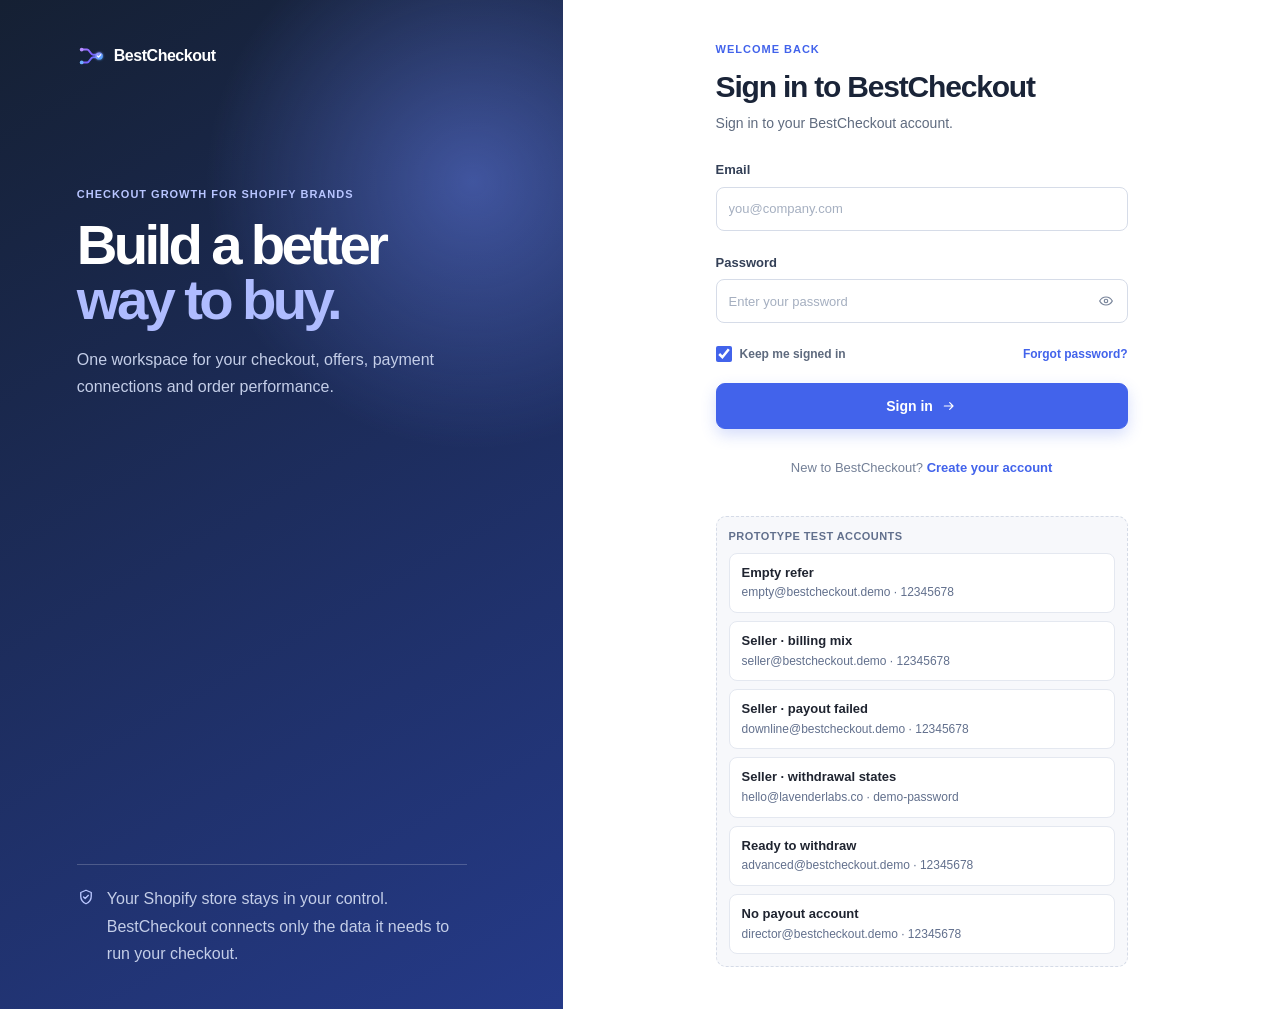
==== commit ecc5b555: "Show referral commission on the account and let a referrer withdraw by PayPal. Signup can take an op" ====
--- a/account/index.html
+++ b/account/index.html
@@ -5,17 +5,18 @@
   <meta name="viewport" content="width=device-width, initial-scale=1" />
   <title>BestCheckout</title>
   <link rel="icon" href="../assets/brand-mark.svg?v=20260723brandmark1" />
+  <link rel="stylesheet" href="https://rsms.me/inter/inter.css" />
   <link rel="stylesheet" href="../assets/theme.css?v=20261117-acct1" />
-  <link rel="stylesheet" href="account.css?v=20261117-acct2" />
+  <link rel="stylesheet" href="account.css?v=20261121-acct60" />
 </head>
 <body style="margin:0">
   <div id="account-app" class="acct-app"></div>
   <script src="../assets/nav.js?v=20261117-acct1"></script>
-  <script src="../assets/i18n.js?v=20261117-acct1"></script>
+  <script src="../assets/i18n.js?v=20261117-acct55"></script>
   <script src="../assets/i18n-bestcheckout.js?v=20261013-pdp1"></script>
   <script src="../assets/widgets.js?v=20260921-addr7"></script>
-  <script src="../refer/js/data.js?v=20261117-acct1"></script>
-  <script src="../refer/js/app.js?v=20261117-acct1"></script>
-  <script src="app.js?v=20261117-acct2"></script>
+  <script src="../refer/js/data.js?v=20261123-acct167"></script>
+  <script src="../refer/js/app.js?v=20261123-acct167"></script>
+  <script src="app.js?v=20261121-acct68"></script>
 </body>
 </html>
--- a/account/account.css
+++ b/account/account.css
@@ -1,24 +1,45 @@
-.acct-app { height: 100%; display: flex; flex-direction: column; background: #fff; }
-.acct-header { height: var(--header-h); display: flex; align-items: center; gap: 12px; padding: 0 16px; border-bottom: 1px solid var(--hair); }
-.acct-brand { display: flex; align-items: center; gap: 8px; color: var(--ink); font-weight: 650; text-decoration: none; }
+.acct-app, .acct-app *, .acct-app *::before, .acct-app *::after { box-sizing: border-box; }
+.acct-app { height: 100%; display: flex; flex-direction: column; background: #f2f5ff; font-family: Inter, -apple-system, BlinkMacSystemFont, "Segoe UI", Roboto, "Helvetica Neue", Arial, sans-serif; }
+.acct-app button, .acct-app input, .acct-app select, .acct-app textarea { font: inherit; }
+.acct-app .btn { font-size: 13px; font-weight: 500; }
+.acct-app a { text-decoration: none; }
+.acct-header { height: var(--header-h); display: flex; align-items: center; gap: 12px; padding: 0 24px 0 16px; background: #f2f5ff; }
+.acct-brand { display: flex; align-items: center; gap: 8px; color: var(--ink); font-weight: 600; font-size: 18px; letter-spacing: -.01em; text-decoration: none; }
 .acct-header .i18n-toggle { margin-left: auto; }
 .acct-user { display: flex; align-items: center; gap: 12px; }
 .acct-email { color: var(--ink-muted); font-size: 13px; }
 .acct-signout { border: 1px solid var(--ctl); background: #fff; color: var(--ink); border-radius: 8px; padding: 6px 10px; cursor: pointer; font: inherit; }
-.acct-body { flex: 1; min-height: 0; display: flex; }
+.acct-body { flex: 1; min-height: 0; display: flex; background: #fff; border-radius: 24px 24px 0 0; overflow: hidden; }
 .acct-side { width: var(--sidebar-w); flex: 0 0 var(--sidebar-w); border-right: 1px solid var(--hair); padding: 8px; }
-.acct-main { flex: 1; min-width: 0; overflow: auto; }
-.acct-lead { padding: 20px 20px 4px; }
+.acct-side .nav-item + .nav-item { margin-top: 4px; }
+.acct-main { flex: 1; min-width: 0; overflow: auto; padding: 20px 24px 40px; }
+.acct-lead { padding: 0 0 4px; }
 .acct-lead h1 { margin: 0 0 4px; font-size: 20px; font-weight: 600; }
+.acct-main .page-title { margin: 0 0 4px; }
 .acct-lead p { margin: 0; color: var(--ink-muted); max-width: 640px; }
-.acct-grid { display: grid; grid-template-columns: repeat(auto-fill, minmax(240px, 1fr)); gap: 12px; padding: 16px 20px 32px; }
-.acct-card { display: flex; flex-direction: column; gap: 4px; min-height: 92px; padding: 16px; border: 1px solid var(--hair); border-radius: 12px; background: #fff; color: inherit; text-decoration: none; text-align: left; }
+.acct-grid { display: grid; grid-template-columns: repeat(auto-fill, minmax(320px, 1fr)); gap: 16px; padding: 16px 0 0; }
+.acct-card { display: flex; flex-direction: column; gap: 6px; min-height: 176px; padding: 20px; border: 1px solid var(--hair); border-radius: 12px; background: #fff; color: inherit; text-decoration: none; text-align: left; }
 .acct-card:hover { border-color: #b9c6ff; background: #fbfcff; }
 .acct-card strong { font-size: 15px; font-weight: 600; }
 .acct-card small { color: var(--ink-muted); }
-.acct-card em { margin-top: auto; font-style: normal; color: var(--brand); font-size: 13px; }
-.acct-card.is-connect { border-style: dashed; justify-content: center; }
+.acct-card em { display: inline-flex; align-items: center; gap: 4px; margin-top: 8px; font-style: normal; color: var(--brand); font-size: 13px; }
+.acct-status { display: inline-flex; align-items: center; gap: 4px; width: max-content; max-width: 100%; margin-top: auto; padding: 2px 8px; border-radius: 4px; font-size: 12px; font-weight: 600; line-height: 18px; }
+.acct-status.is-connected { background: #e8f7ee; color: #178a52; }
+.acct-status.is-pending { background: #fff0ce; color: #9a5a00; }
+.acct-status.is-install { background: #eef2ff; color: #3450c5; }
+.acct-status.is-expired, .acct-status.is-disabled { background: #fff1f0; color: #b42318; }
+.acct-card-top { display: flex; align-items: flex-start; gap: 12px; min-width: 0; }
+.acct-card-copy { display: flex; flex-direction: column; gap: 4px; min-width: 0; }
+.acct-card-copy small { overflow: hidden; text-overflow: ellipsis; white-space: nowrap; }
+.acct-mark { display: grid; place-items: center; flex: none; width: 36px; height: 36px; border-radius: 10px; background: #ebf0ff; color: #356dff; }
+.acct-mark .nav-ico { color: #356dff; }
+.acct-card.is-connect { border-style: dashed; border-color: #b4bdd2; justify-content: center; align-items: center; text-align: center; gap: 8px; min-height: 176px; background: #f4f7ff; }
+.acct-card.is-connect:hover { background: #eef2ff; border-color: #b9c6ff; }
 .acct-card.is-connect strong { color: var(--brand); }
+.acct-plus { display: grid; place-items: center; width: 36px; height: 36px; border-radius: 50%; background: #ebf0ff; color: var(--brand); }
+@media (max-width: 768px) {
+  .acct-brand { font-size: 16px; }
+}
 @media (max-width: 800px) {
   .acct-body { flex-direction: column; }
   .acct-side { width: auto; flex: none; display: flex; gap: 4px; border-right: 0; border-bottom: 1px solid var(--hair); }
